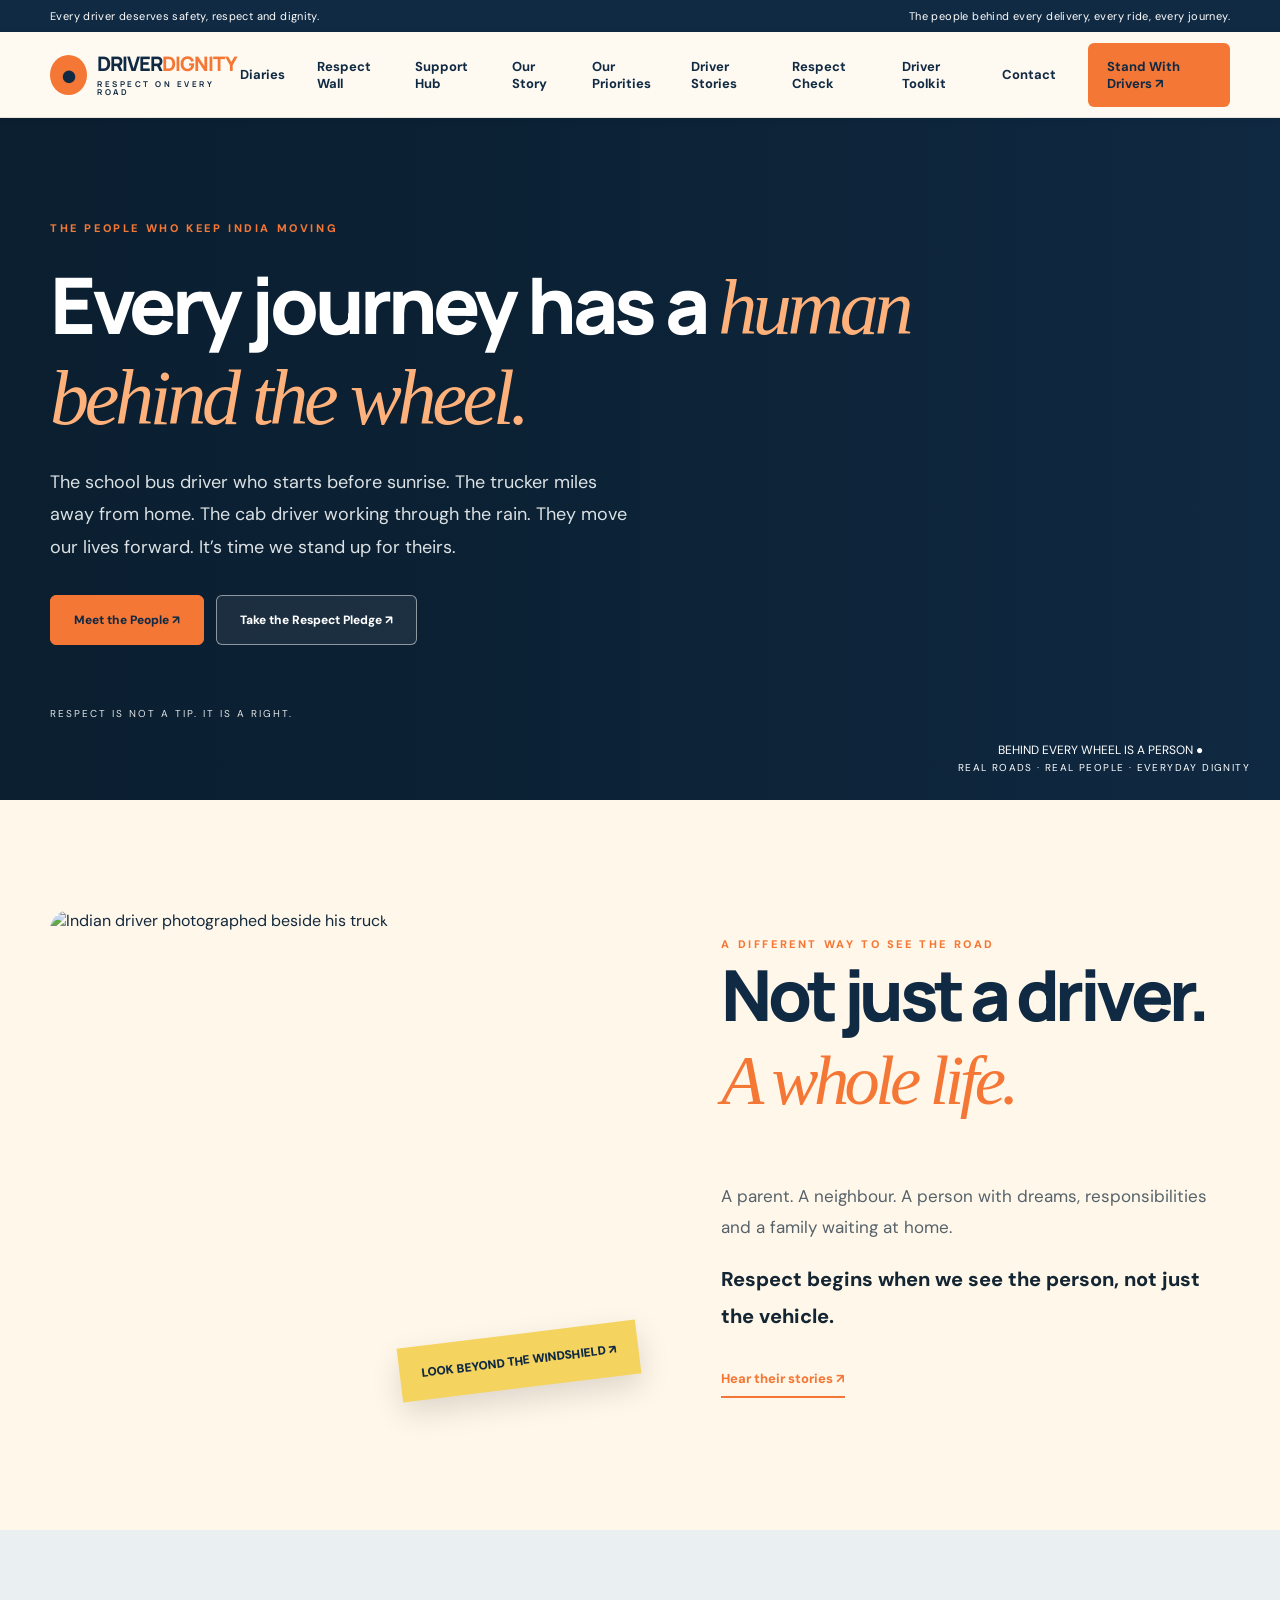
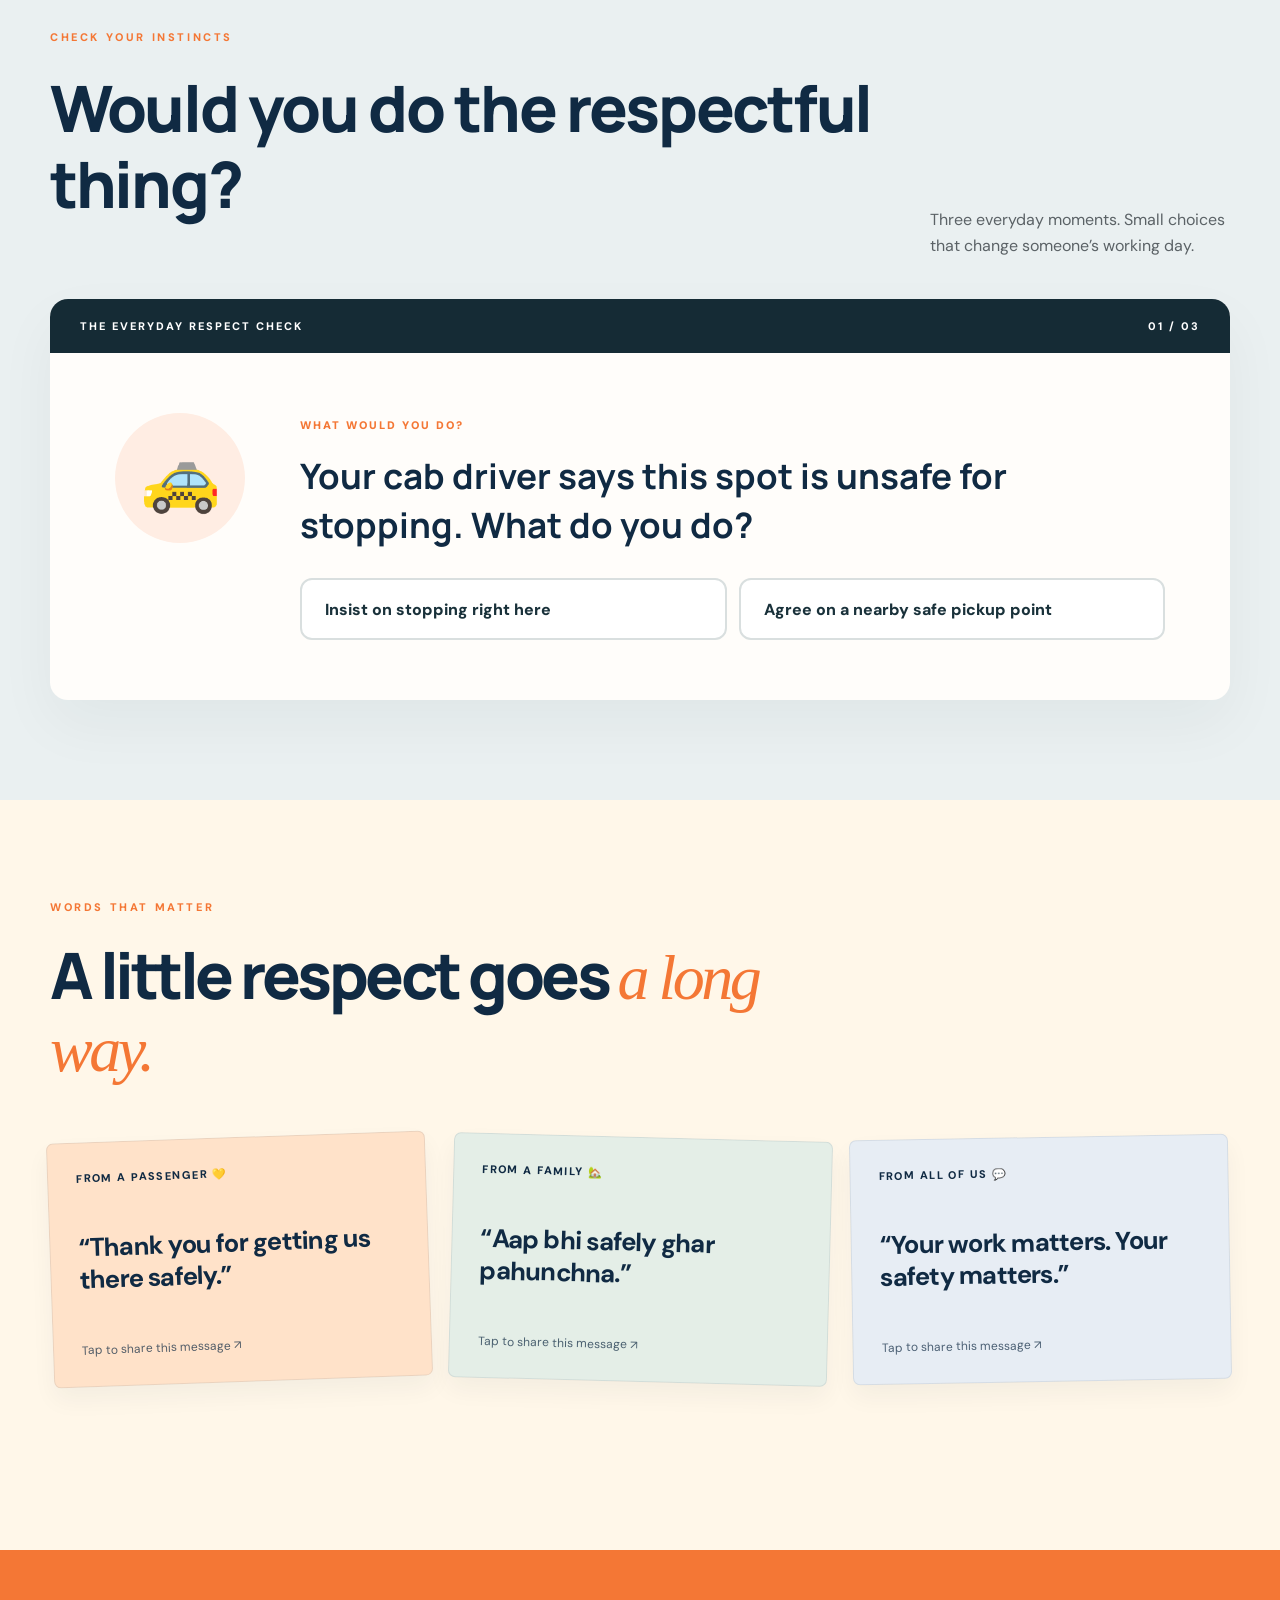
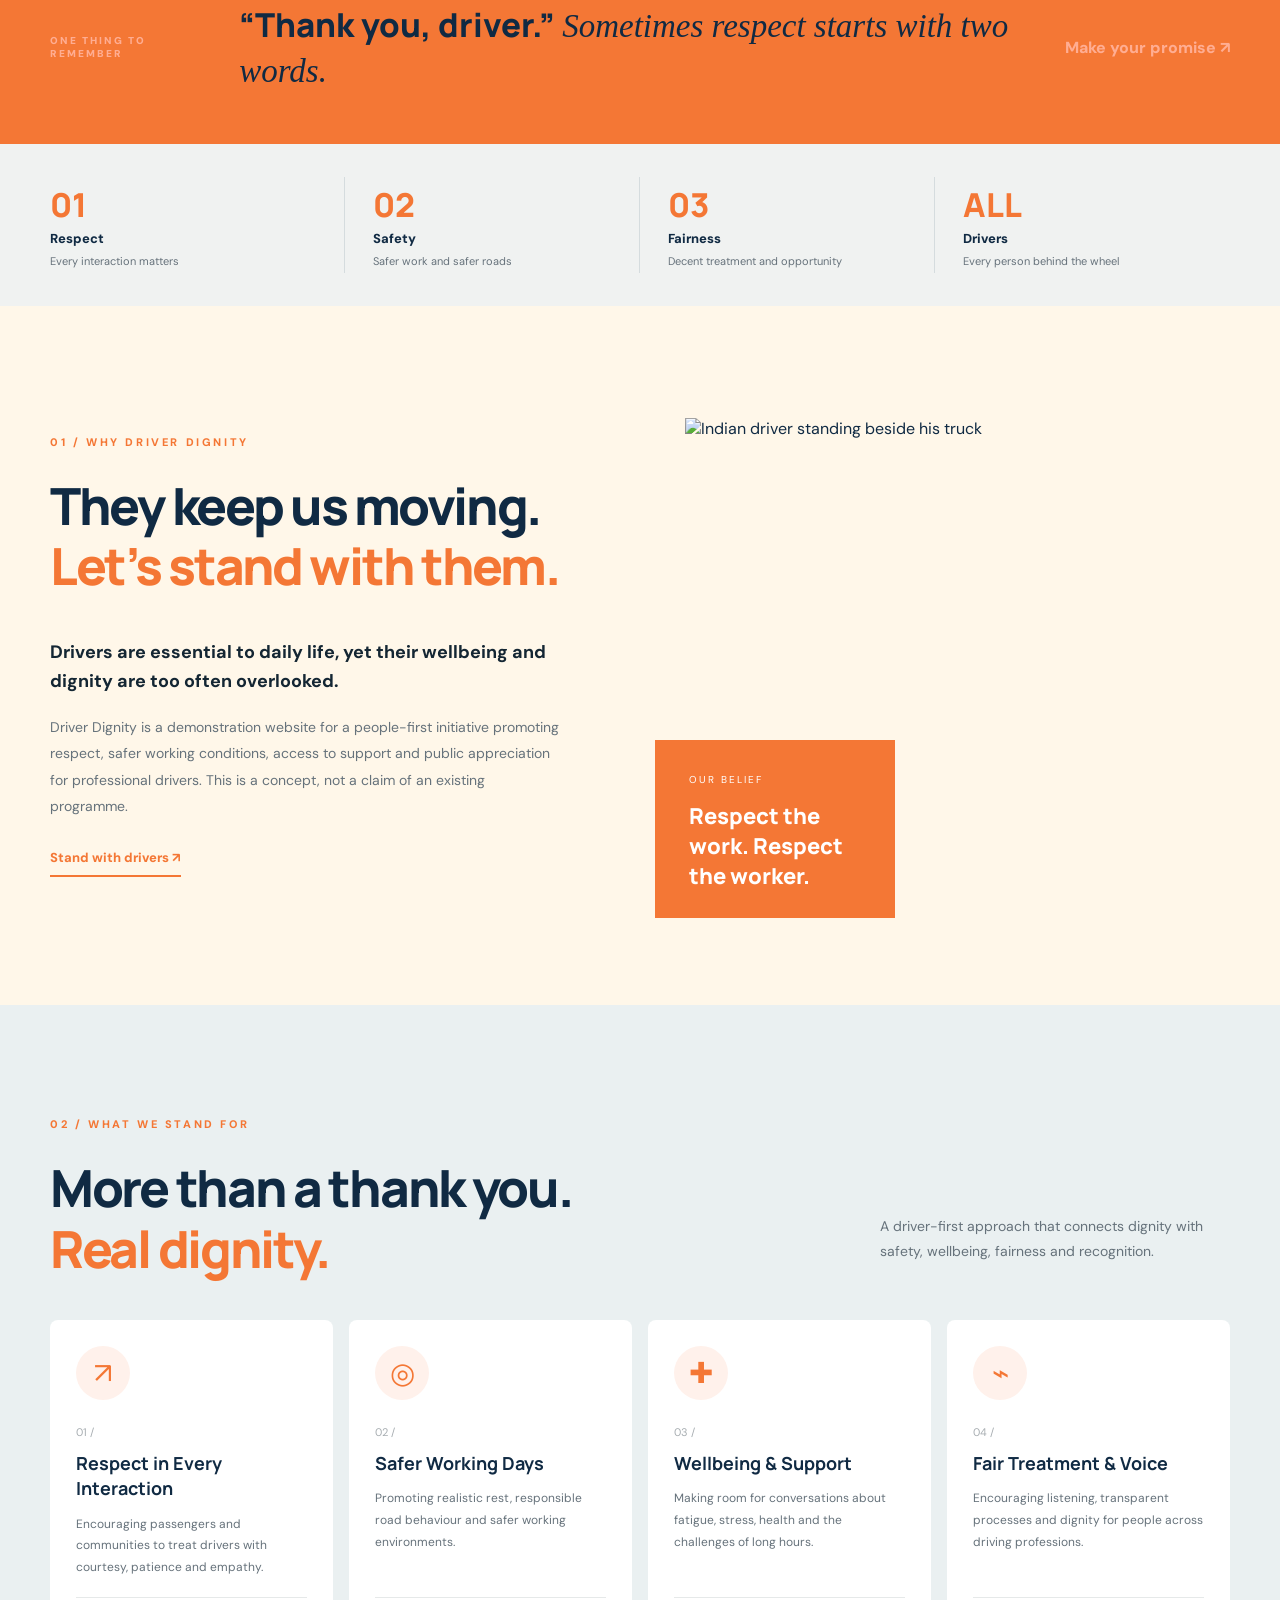
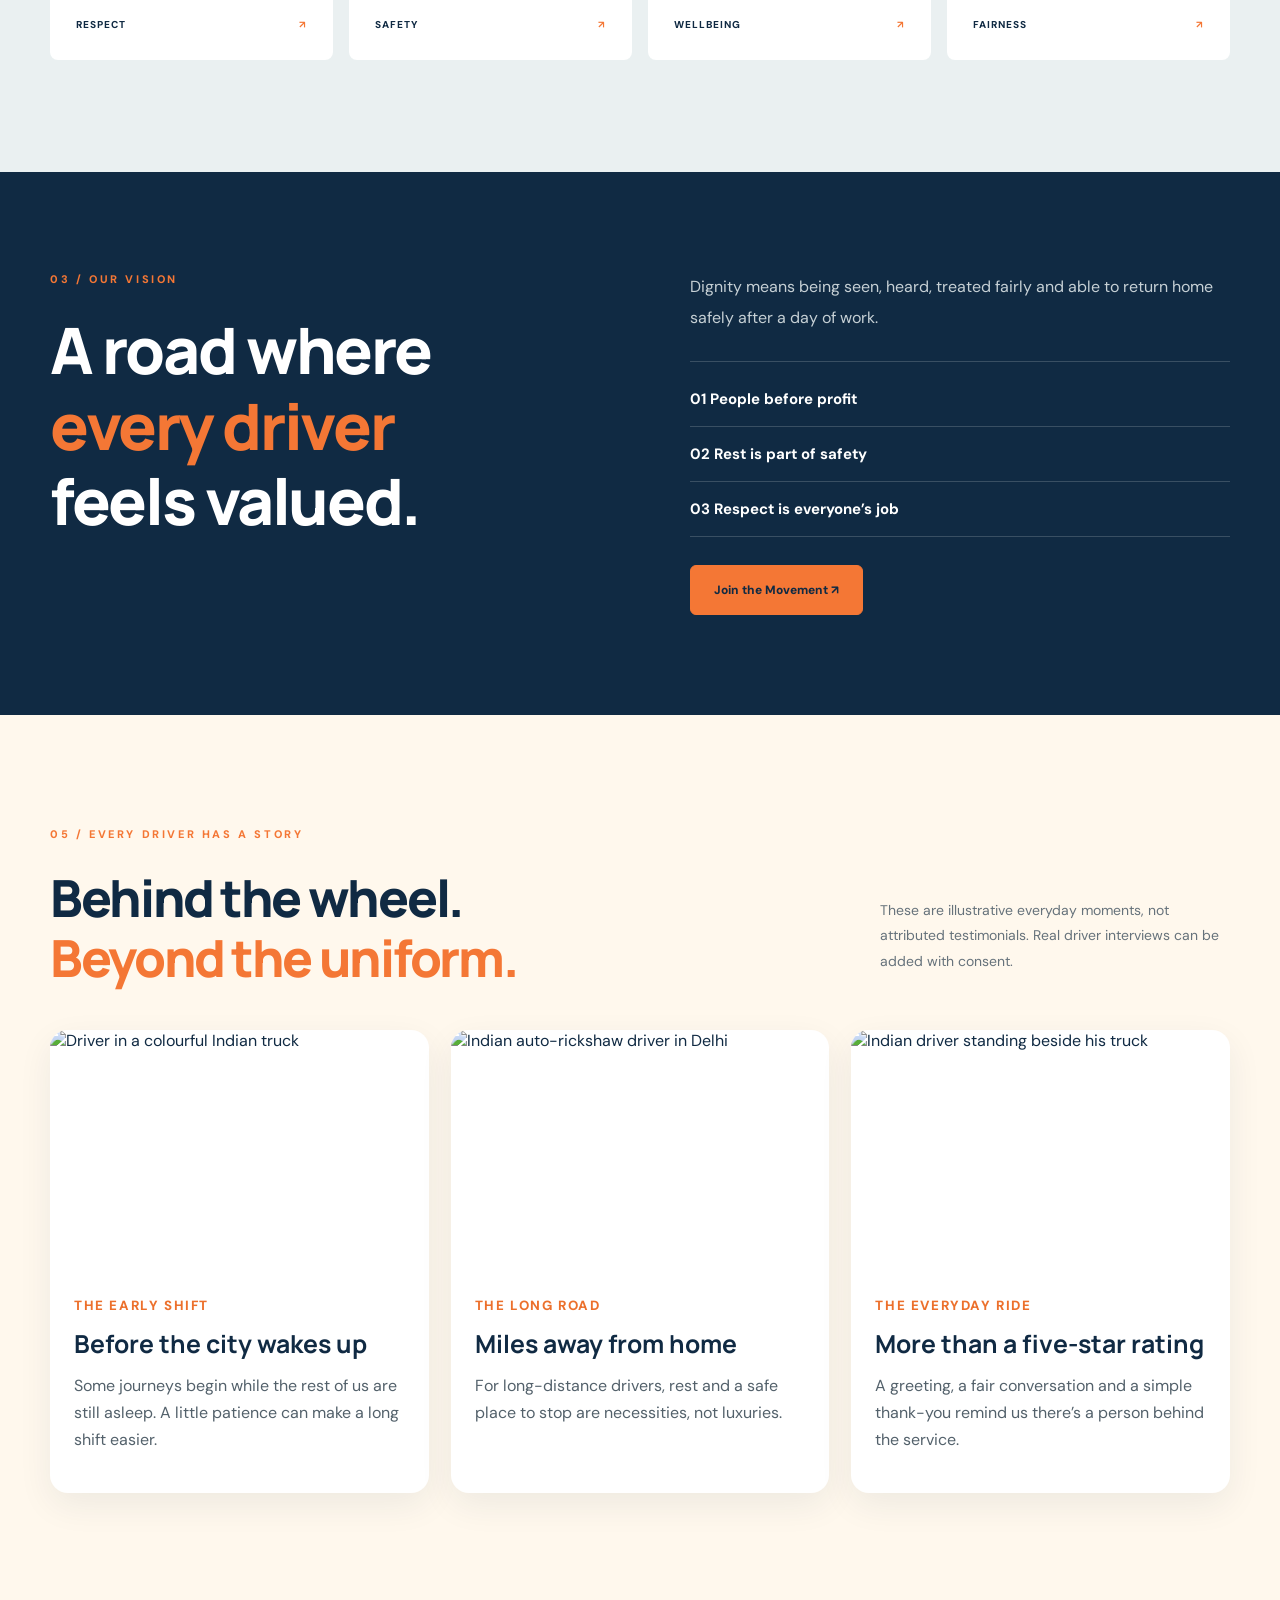
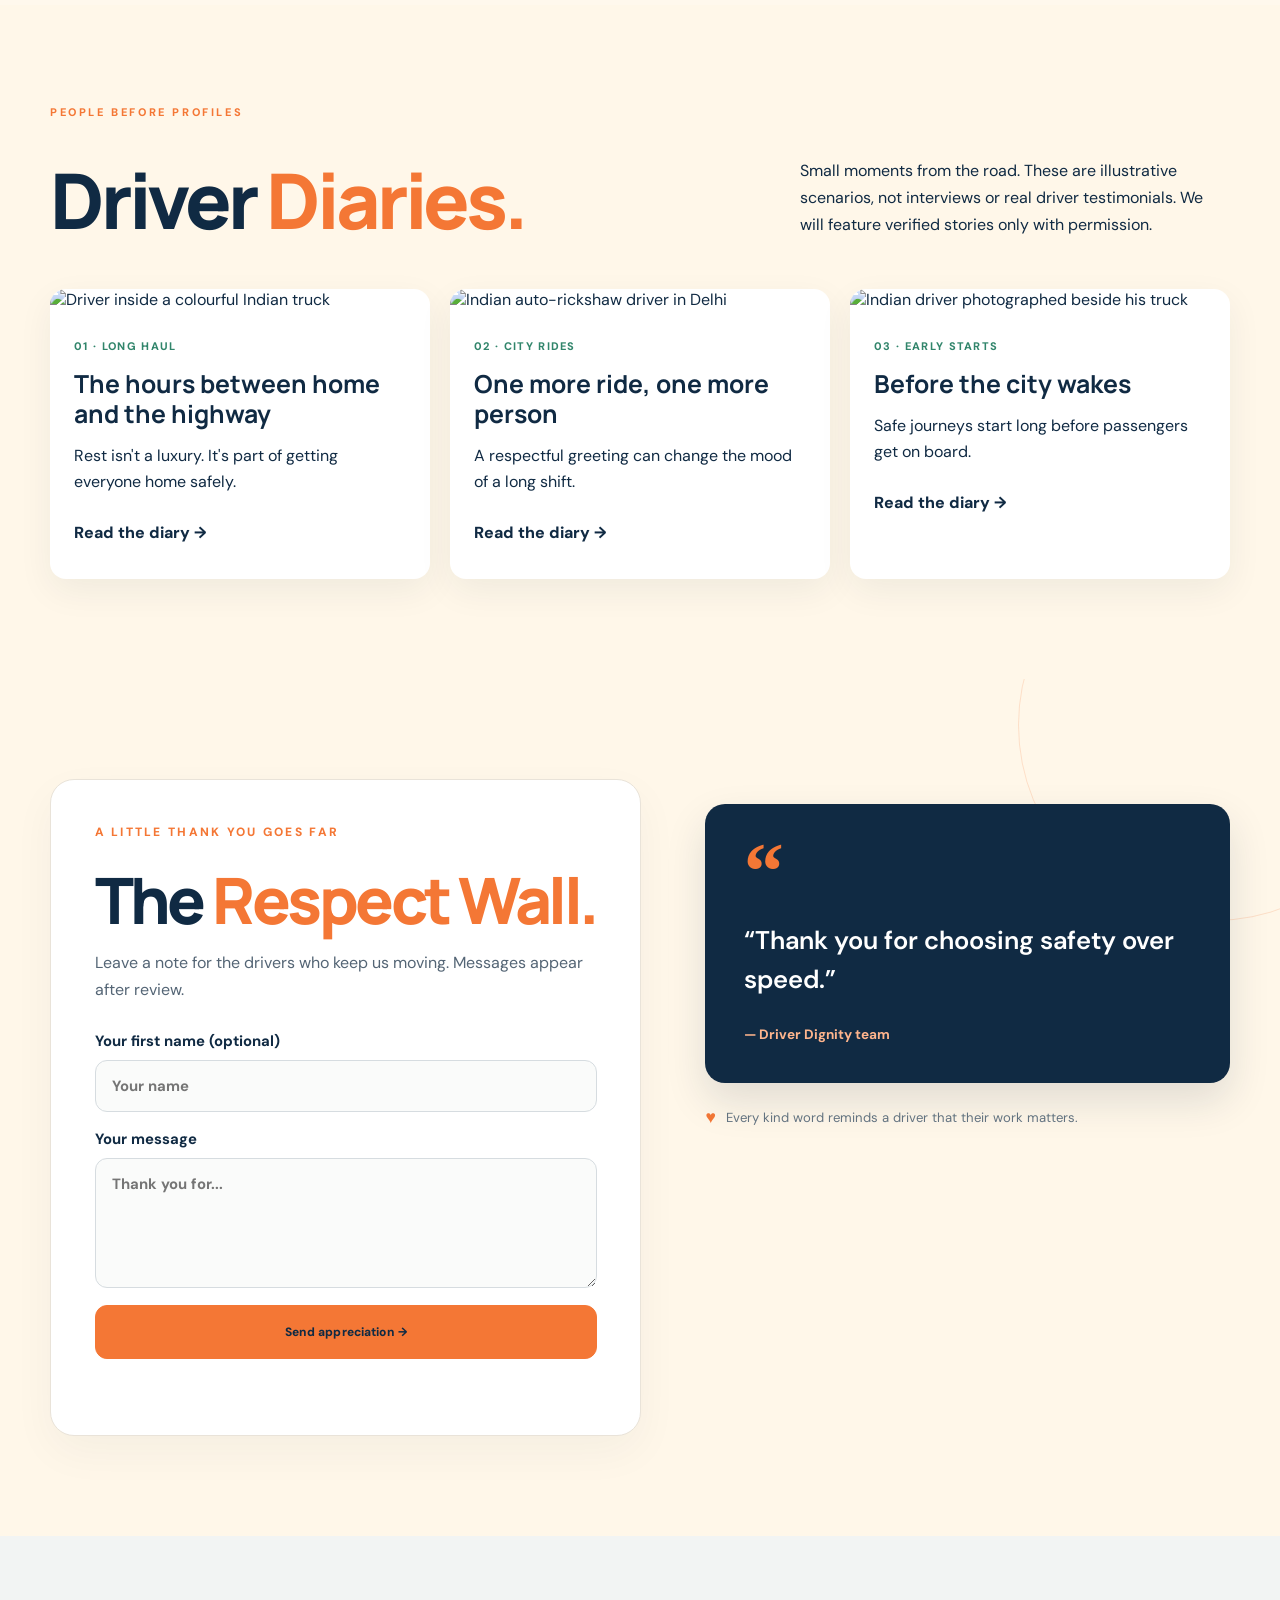
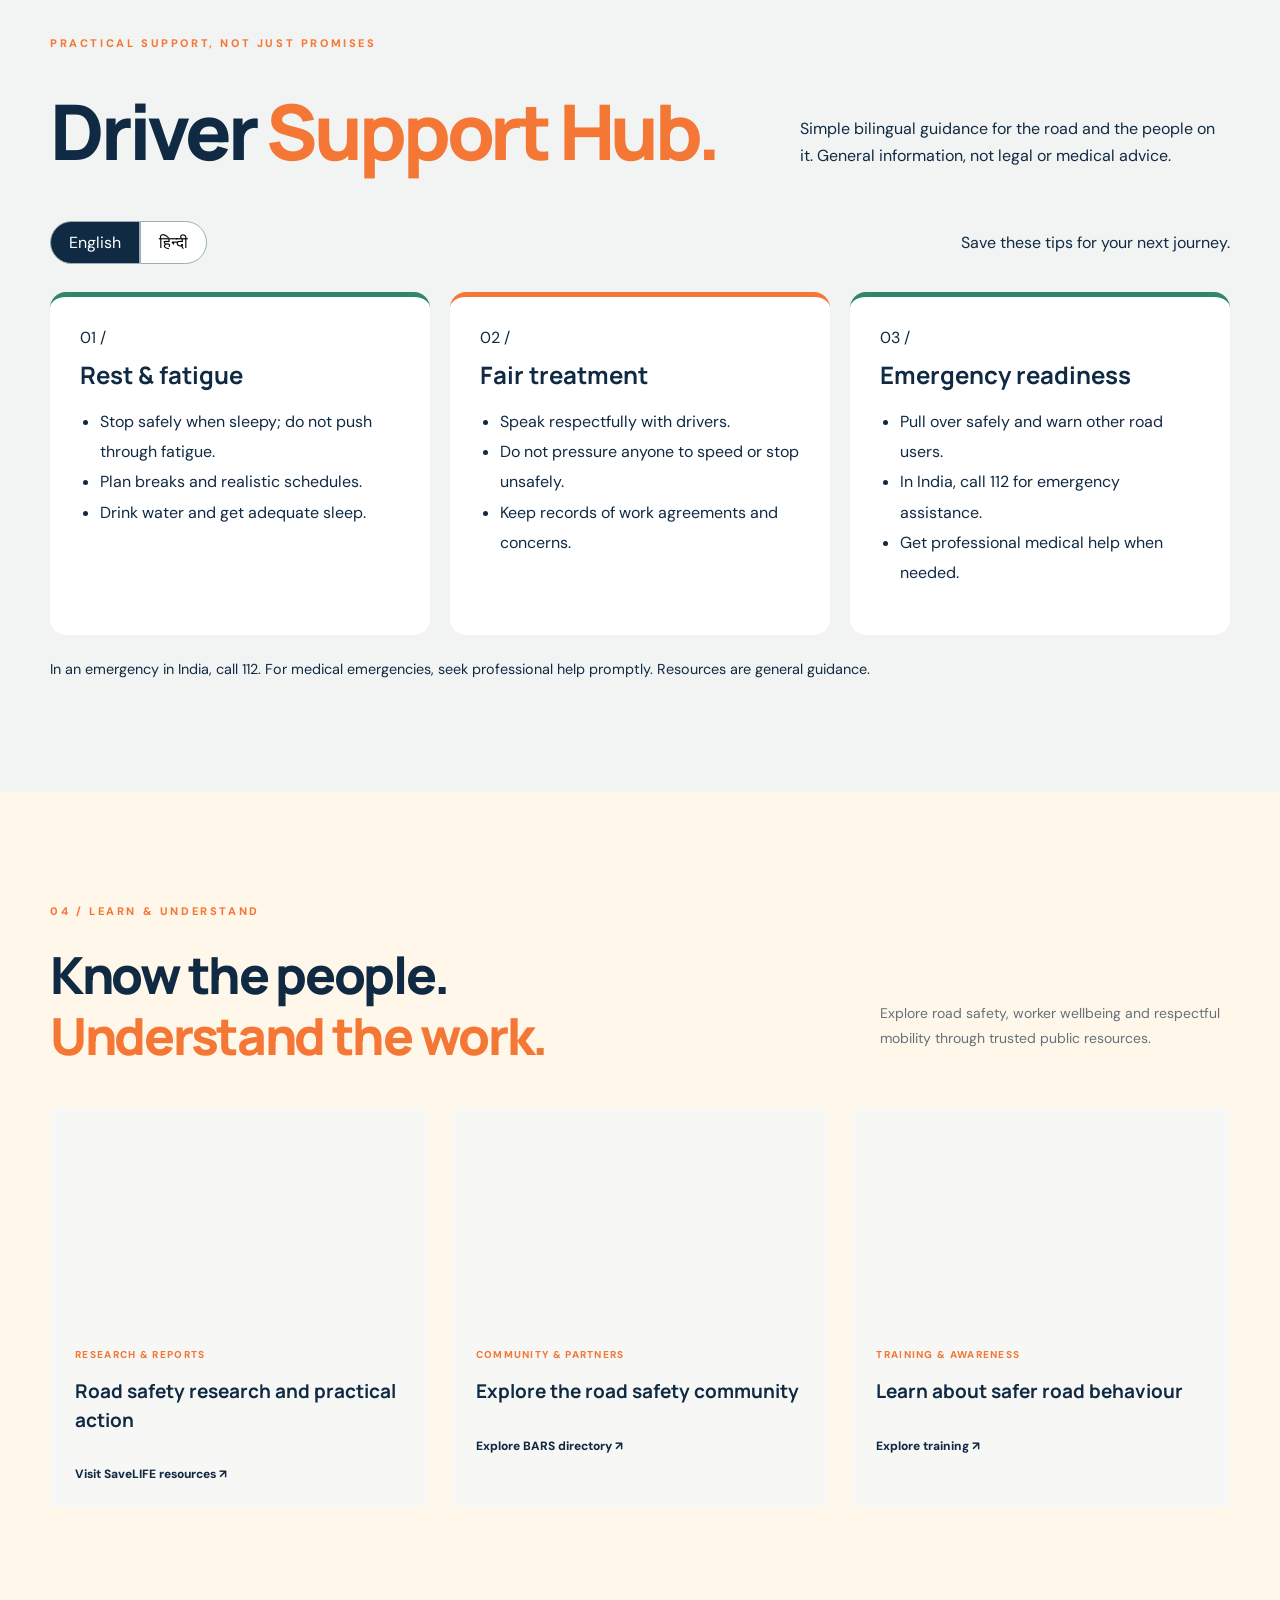
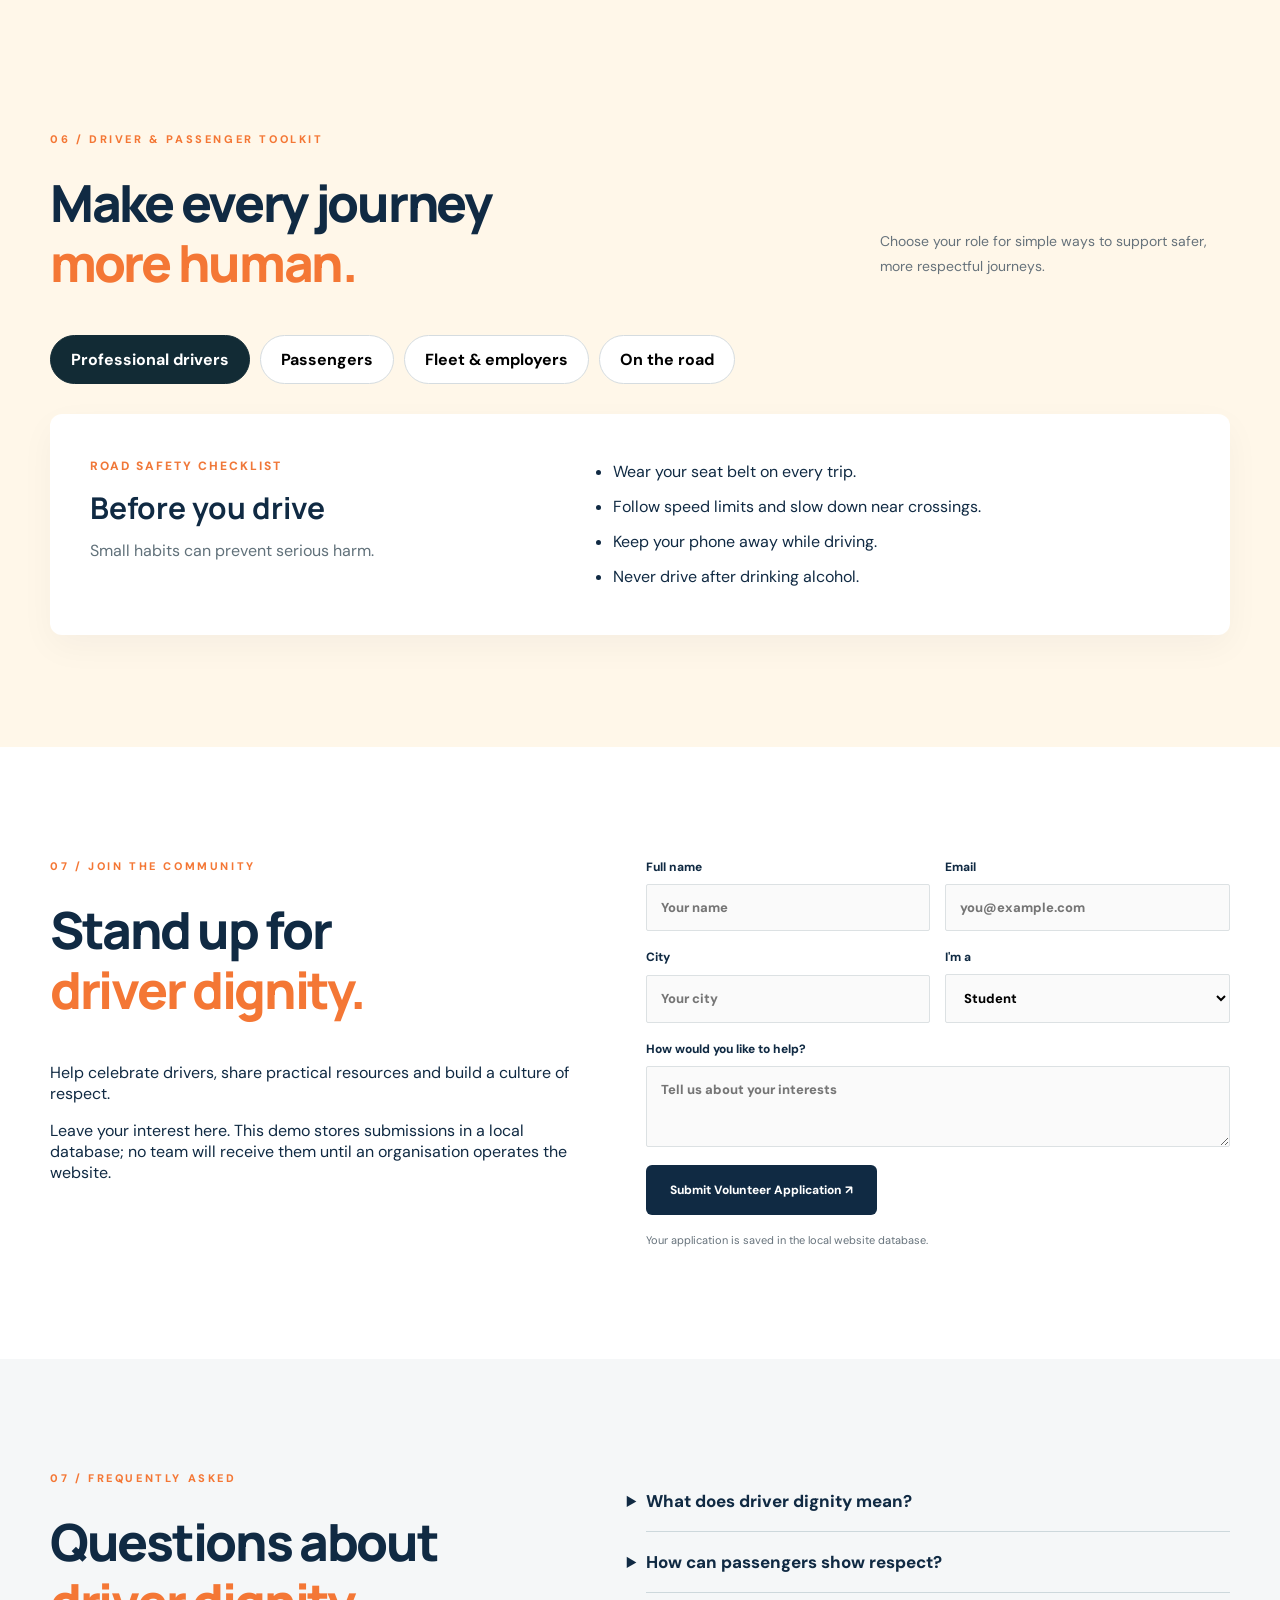
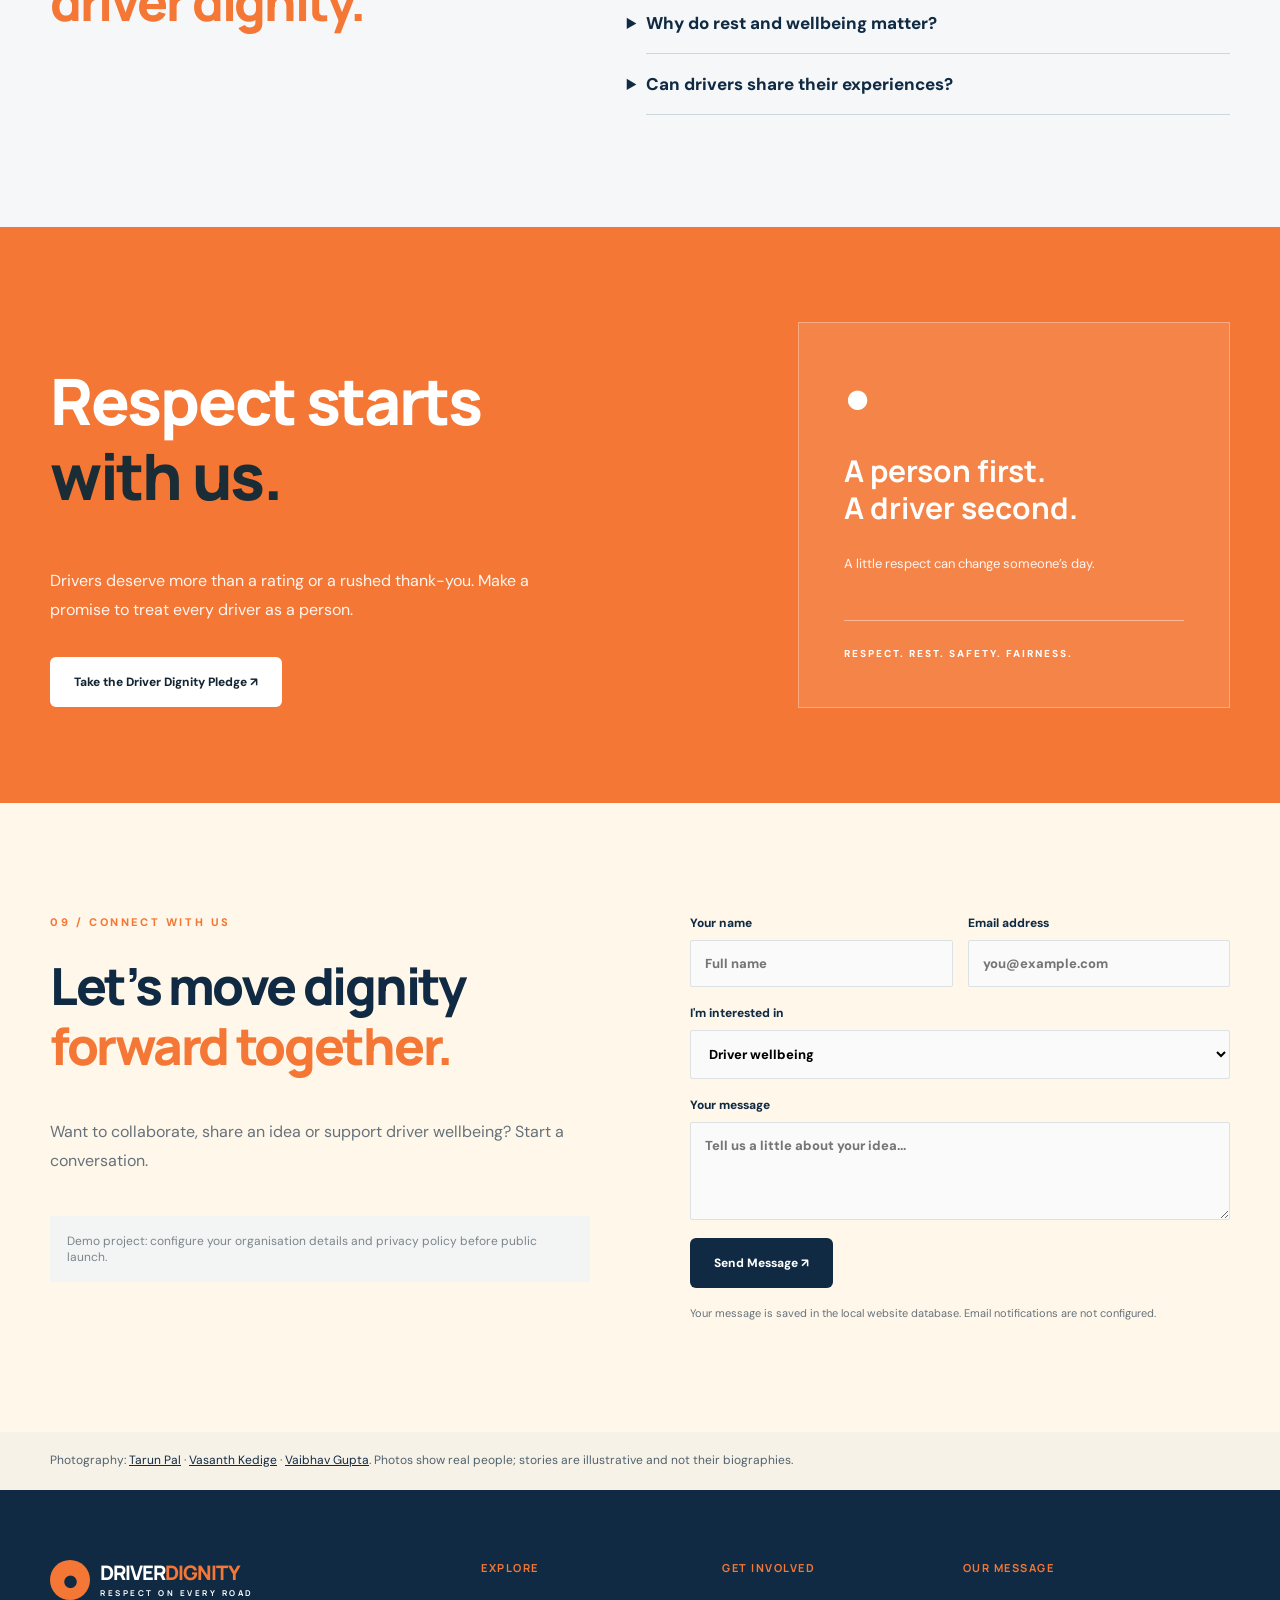
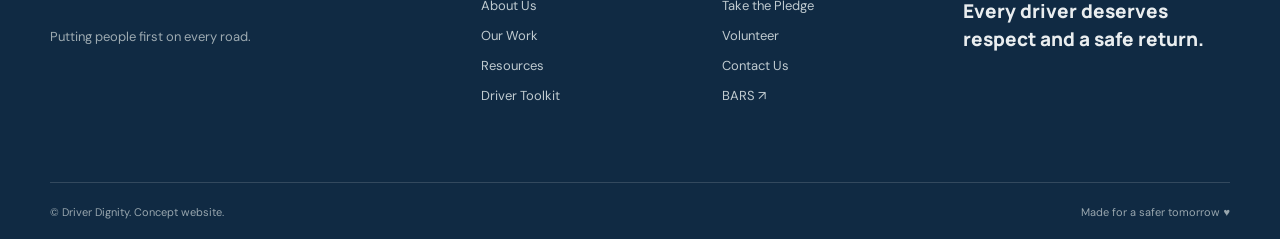
==== index.html @ 0f287507 "Add files via upload" ====
<!DOCTYPE html>
<html lang="en"><head><meta name="theme-color" content="#102A43"/><meta property="og:title" content="Driver Dignity | Every driver has a story"/><meta property="og:description" content="See the person behind every journey. Stories, resources and a community of respect."/><meta property="og:type" content="website"/><meta name="robots" content="index,follow"/><meta charset="utf-8"/><meta content="width=device-width,initial-scale=1" name="viewport"/><meta content="Driver Dignity — a human-first initiative celebrating professional drivers, fair treatment, safe roads and respect for the people who keep India moving." name="description"/><title>Driver Dignity | Respect the People Who Keep India Moving</title><link href="https://fonts.googleapis.com" rel="preconnect"/><link crossorigin="" href="https://fonts.gstatic.com" rel="preconnect"/><link href="https://fonts.googleapis.com/css2?family=DM+Sans:wght@400;500;600;700&amp;family=Manrope:wght@400;500;600;700;800&amp;display=swap" rel="stylesheet"/><link href="styles.css" rel="stylesheet"/><link href="enhancements.css" rel="stylesheet"/></head><body>
<div aria-hidden="true" class="scroll-meter" id="scrollMeter"></div><div class="topline"><span>Every driver deserves safety, respect and dignity.</span><span>The people behind every delivery, every ride, every journey.</span></div>
<header class="header"><a aria-label="Driver Dignity home" class="brand" href="#home"><span class="brandmark">●</span><span>DRIVER<span class="orange">DIGNITY</span><small>RESPECT ON EVERY ROAD</small></span></a><button aria-expanded="false" aria-label="Toggle menu" class="hamburger" id="menuBtn">☰</button><nav id="nav"><a href="#diaries">Diaries</a><a href="#respect-wall">Respect Wall</a><a href="#support-hub">Support Hub</a><a href="#about">Our Story</a><a href="#focus">Our Priorities</a><a href="#stories">Driver Stories</a><a href="#everyday">Respect Check</a><a href="#guides">Driver Toolkit</a><a href="#contact">Contact</a><a class="navcta" href="#join">Stand With Drivers ↗</a></nav></header>
<main><section class="hero" id="home"><div class="heroimage"></div><div class="hero-caption">REAL ROADS · REAL PEOPLE · EVERYDAY DIGNITY</div><div class="herooverlay"></div><div class="container hero-inner"><div class="eyebrow light">THE PEOPLE WHO KEEP INDIA MOVING</div><h1>Every journey has a <em>human behind the wheel.</em></h1><p>The school bus driver who starts before sunrise. The trucker miles away from home. The cab driver working through the rain. They move our lives forward. It’s time we stand up for theirs.</p><div class="heroactions"><a class="btn primary" href="#stories">Meet the People ↗</a><a class="btn ghost" href="#join">Take the Respect Pledge ↗</a></div><div class="herofoot">RESPECT IS NOT A TIP. IT IS A RIGHT.</div></div><div class="heroindex">BEHIND EVERY WHEEL IS A PERSON ●</div></section>
<section aria-label="The people behind every journey" class="human-story"><div class="container story-layout"><div class="story-photo"><img alt="Indian driver photographed beside his truck" loading="lazy" src="https://images.unsplash.com/photo-1722536626346-b2ece98dab92?auto=format&amp;fit=crop&amp;w=1200&amp;q=85"/><span class="photo-sticker">LOOK BEYOND THE WINDSHIELD ↗</span></div><div class="story-copy"><span class="eyebrow">A DIFFERENT WAY TO SEE THE ROAD</span><h2>Not just a driver.<br/><i>A whole life.</i></h2><p>A parent. A neighbour. A person with dreams, responsibilities and a family waiting at home.</p><p class="story-emphasis">Respect begins when we see the person, not just the vehicle.</p><a class="textlink" href="#stories">Hear their stories ↗</a></div></div></section>
<section class="everyday" id="everyday"><div class="container"><div class="eyebrow">CHECK YOUR INSTINCTS</div><div class="everyday-head"><h2>Would you do the respectful thing?</h2><p>Three everyday moments. Small choices that change someone’s working day.</p></div><div class="scenario" id="scenario"><div class="scenario-top"><span>THE EVERYDAY RESPECT CHECK</span><span id="scenarioCount">01 / 03</span></div><div class="scenario-body"><div aria-hidden="true" class="scenario-icon">💬</div><div><span class="scenario-label">WHAT WOULD YOU DO?</span><h3 id="scenarioQuestion">Your cab driver asks for a safe place to stop. What do you do?</h3><div class="scenario-options" id="scenarioOptions"></div><p aria-live="polite" class="scenario-feedback" id="scenarioFeedback" role="status"></p><button class="scenario-next" hidden="" id="scenarioNext" type="button">Next situation ↗</button></div></div></div></div></section>
<section aria-label="Little reminders from home" class="home-notes"><div class="container"><div class="eyebrow">WORDS THAT MATTER</div><h2>A little respect goes <em>a long way.</em></h2><div class="note-wall"><button class="note-card" data-note="Thank you for getting us there safely." type="button"><span>FROM A PASSENGER 💛</span><strong>“Thank you for getting us there safely.”</strong><small>Tap to share this message ↗</small></button><button class="note-card" data-note="Aap bhi safely ghar pahunchna." type="button"><span>FROM A FAMILY 🏡</span><strong>“Aap bhi safely ghar pahunchna.”</strong><small>Tap to share this message ↗</small></button><button class="note-card" data-note="Your work matters. Your safety matters." type="button"><span>FROM ALL OF US 💬</span><strong>“Your work matters. Your safety matters.”</strong><small>Tap to share this message ↗</small></button></div><p aria-live="polite" class="note-status" id="noteStatus" role="status"></p></div></section><section class="message-strip"><div class="container"><span>ONE THING TO REMEMBER</span><p>“Thank you, driver.” <em>Sometimes respect starts with two words.</em></p><a href="#join">Make your promise ↗</a></div></section>
<section aria-label="What drivers deserve" class="stats"><div class="container statsgrid"><div><strong>01</strong><span>Respect</span><p>Every interaction matters</p></div><div><strong>02</strong><span>Safety</span><p>Safer work and safer roads</p></div><div><strong>03</strong><span>Fairness</span><p>Decent treatment and opportunity</p></div><div><strong>ALL</strong><span>Drivers</span><p>Every person behind the wheel</p></div></div></section>
<section class="section about" id="about"><div class="container aboutgrid"><div><div class="eyebrow">01 / WHY DRIVER DIGNITY</div><h2>They keep us moving.<br/><span>Let’s stand with them.</span></h2><p class="lead">Drivers are essential to daily life, yet their wellbeing and dignity are too often overlooked.</p><p>Driver Dignity is a demonstration website for a people-first initiative promoting respect, safer working conditions, access to support and public appreciation for professional drivers. This is a concept, not a claim of an existing programme.</p><a class="textlink" href="#join">Stand with drivers ↗</a></div><div class="aboutvisual"><img alt="Indian driver standing beside his truck" loading="lazy" src="https://images.unsplash.com/photo-1722536626346-b2ece98dab92?auto=format&amp;fit=crop&amp;w=1100&amp;q=85"/><div class="visualnote"><span>OUR BELIEF</span><strong>Respect the work. Respect the worker.</strong></div></div></div></section>
<section class="section focus" id="focus"><div class="container"><div class="sectionhead"><div><div class="eyebrow">02 / WHAT WE STAND FOR</div><h2>More than a thank you.<br/><span>Real dignity.</span></h2></div><p>A driver-first approach that connects dignity with safety, wellbeing, fairness and recognition.</p></div><div class="cards"><article class="focuscard"><div class="cardicon">↗</div><div class="cardnumber">01 /</div><h3>Respect in Every Interaction</h3><p>Encouraging passengers and communities to treat drivers with courtesy, patience and empathy.</p><span class="cardbottom">RESPECT <b>↗</b></span></article><article class="focuscard"><div class="cardicon">◎</div><div class="cardnumber">02 /</div><h3>Safer Working Days</h3><p>Promoting realistic rest, responsible road behaviour and safer working environments.</p><span class="cardbottom">SAFETY <b>↗</b></span></article><article class="focuscard"><div class="cardicon">✚</div><div class="cardnumber">03 /</div><h3>Wellbeing &amp; Support</h3><p>Making room for conversations about fatigue, stress, health and the challenges of long hours.</p><span class="cardbottom">WELLBEING <b>↗</b></span></article><article class="focuscard"><div class="cardicon">⌁</div><div class="cardnumber">04 /</div><h3>Fair Treatment &amp; Voice</h3><p>Encouraging listening, transparent processes and dignity for people across driving professions.</p><span class="cardbottom">FAIRNESS <b>↗</b></span></article></div></div></section>
<section class="mission" id="impact"><div class="container missiongrid"><div><div class="eyebrow light">03 / OUR VISION</div><h2>A road where<br/><em>every driver</em><br/>feels valued.</h2></div><div class="missionright"><p>Dignity means being seen, heard, treated fairly and able to return home safely after a day of work.</p><div class="missionrule"></div><div class="missionitem">01  People before profit</div><div class="missionitem">02  Rest is part of safety</div><div class="missionitem">03  Respect is everyone’s job</div><a class="btn primary" href="#join">Join the Movement ↗</a></div></div></section><section class="driver-stories section" id="stories"><div class="container"><div class="eyebrow">05 / EVERY DRIVER HAS A STORY</div><div class="sectionhead"><div><h2>Behind the wheel.<br/><span>Beyond the uniform.</span></h2></div><p>These are illustrative everyday moments, not attributed testimonials. Real driver interviews can be added with consent.</p></div><div class="driver-story-grid"><article class="driver-story"><img alt="Driver in a colourful Indian truck" loading="lazy" src="https://images.unsplash.com/photo-1775670078033-f4685e4a3659?auto=format&amp;fit=crop&amp;w=900&amp;q=85"/><div><small>THE EARLY SHIFT</small><h3>Before the city wakes up</h3><p>Some journeys begin while the rest of us are still asleep. A little patience can make a long shift easier.</p></div></article><article class="driver-story"><img alt="Indian auto-rickshaw driver in Delhi" loading="lazy" src="https://images.unsplash.com/photo-1769802519327-a6df6212bee1?auto=format&amp;fit=crop&amp;w=900&amp;q=85"/><div><small>THE LONG ROAD</small><h3>Miles away from home</h3><p>For long-distance drivers, rest and a safe place to stop are necessities, not luxuries.</p></div></article><article class="driver-story"><img alt="Indian driver standing beside his truck" loading="lazy" src="https://images.unsplash.com/photo-1722536626346-b2ece98dab92?auto=format&amp;fit=crop&amp;w=900&amp;q=85"/><div><small>THE EVERYDAY RIDE</small><h3>More than a five-star rating</h3><p>A greeting, a fair conversation and a simple thank-you remind us there’s a person behind the service.</p></div></article></div></div></section>

<section class="dd-section diaries" id="diaries"><div class="container"><div class="eyebrow">PEOPLE BEFORE PROFILES</div><div class="dd-heading"><h2>Driver <em>Diaries.</em></h2><p>Small moments from the road. These are illustrative scenarios, not interviews or real driver testimonials. We will feature verified stories only with permission.</p></div><div class="diary-grid">
<article class="diary-card"><img loading="lazy" alt="Driver inside a colourful Indian truck" src="https://images.unsplash.com/photo-1775670078033-f4685e4a3659?auto=format&fit=crop&w=1000&q=80"/><div><span>01 · LONG HAUL</span><h3>The hours between home and the highway</h3><p>Rest isn't a luxury. It's part of getting everyone home safely.</p><button class="diary-open" data-diary="0">Read the diary →</button></div></article>
<article class="diary-card"><img loading="lazy" alt="Indian auto-rickshaw driver in Delhi" src="https://images.unsplash.com/photo-1722536626346-b2ece98dab92?auto=format&fit=crop&w=1000&q=80"/><div><span>02 · CITY RIDES</span><h3>One more ride, one more person</h3><p>A respectful greeting can change the mood of a long shift.</p><button class="diary-open" data-diary="1">Read the diary →</button></div></article>
<article class="diary-card"><img loading="lazy" alt="Indian driver photographed beside his truck" src="https://images.unsplash.com/photo-1769802519327-a6df6212bee1?auto=format&fit=crop&w=1000&q=80"/><div><span>03 · EARLY STARTS</span><h3>Before the city wakes</h3><p>Safe journeys start long before passengers get on board.</p><button class="diary-open" data-diary="2">Read the diary →</button></div></article></div></div></section>
<section class="dd-section wall" id="respect-wall"><div class="container wall-layout"><div><div class="eyebrow">A LITTLE THANK YOU GOES FAR</div><h2>The <em>Respect Wall.</em></h2><p>Leave a note for the drivers who keep us moving. Messages appear after review.</p><form id="respectForm" class="respect-form"><label>Your first name (optional)<input name="name" maxlength="60" placeholder="Your name"/></label><label>Your message<textarea name="message" maxlength="500" minlength="5" required placeholder="Thank you for..." rows="4"></textarea></label><button class="btn primary" type="submit">Send appreciation →</button><p id="respectStatus" role="status" aria-live="polite"></p></form></div><div><div class="wall-messages" id="wallMessages" aria-live="polite"><blockquote>“Thank you for choosing safety over speed.”<small>— Driver Dignity team</small></blockquote></div><button class="load-more" id="moreMessages" type="button">Show more messages ↓</button><p class="wall-note">Every kind word reminds a driver that their work matters.</p></div></div></section>
<section class="dd-section support" id="support-hub"><div class="container"><div class="eyebrow">PRACTICAL SUPPORT, NOT JUST PROMISES</div><div class="dd-heading"><h2>Driver <em>Support Hub.</em></h2><p>Simple bilingual guidance for the road and the people on it. General information, not legal or medical advice.</p></div><div class="hub-toolbar"><div role="group" aria-label="Language"><button type="button" class="lang-btn active" data-lang="en" aria-pressed="true">English</button><button type="button" class="lang-btn" data-lang="hi" aria-pressed="false">हिन्दी</button></div><span>Save these tips for your next journey.</span></div><div class="hub-grid" id="hubGrid"></div><p class="hub-note">In an emergency in India, call 112. For medical emergencies, seek professional help promptly. Resources are general guidance.</p></div></section>
<dialog id="diaryDialog" class="dd-dialog"><button class="close" type="button" aria-label="Close diary" id="closeDiary">×</button><div class="eyebrow">A MOMENT FROM THE ROAD</div><h2 id="diaryTitle"></h2><p id="diaryText"></p><small>Illustrative composite scenario — not a real driver's testimony.</small></dialog>
<section class="section resources" id="resources"><div class="container"><div class="sectionhead"><div><div class="eyebrow">04 / LEARN &amp; UNDERSTAND</div><h2>Know the people.<br/><span>Understand the work.</span></h2></div><p>Explore road safety, worker wellbeing and respectful mobility through trusted public resources.</p></div><div class="resourcegrid"><a class="resource" href="https://savelifefoundation.org/resources/" rel="noopener noreferrer" target="_blank"><div class="resourcephoto one"></div><div class="resourcebody"><small>RESEARCH &amp; REPORTS</small><h3>Road safety research and practical action</h3><span>Visit SaveLIFE resources ↗</span></div></a><a class="resource" href="https://bars.org.in/directory" rel="noopener noreferrer" target="_blank"><div class="resourcephoto two"></div><div class="resourcebody"><small>COMMUNITY &amp; PARTNERS</small><h3>Explore the road safety community</h3><span>Explore BARS directory ↗</span></div></a><a class="resource" href="https://savelifefoundation.org/work-with-us/grounded-action-capacity-building/" rel="noopener noreferrer" target="_blank"><div class="resourcephoto three"></div><div class="resourcebody"><small>TRAINING &amp; AWARENESS</small><h3>Learn about safer road behaviour</h3><span>Explore training ↗</span></div></a></div></div></section>
<section class="section guides" id="guides"><div class="container"><div class="sectionhead"><div><div class="eyebrow">06 / DRIVER &amp; PASSENGER TOOLKIT</div><h2>Make every journey<br/><span>more human.</span></h2></div><p>Choose your role for simple ways to support safer, more respectful journeys.</p></div><div aria-label="Choose road safety category" class="guide-tabs" role="group"><button aria-pressed="true" class="guide-tab active" data-guide="drivers">Professional drivers</button><button aria-pressed="false" class="guide-tab" data-guide="riders">Passengers</button><button aria-pressed="false" class="guide-tab" data-guide="pedestrians">Fleet &amp; employers</button><button aria-pressed="false" class="guide-tab" data-guide="emergency">On the road</button></div><div aria-live="polite" class="guide-panel" id="guidePanel"><div><span class="guide-kicker">ROAD SAFETY CHECKLIST</span><h3>Before you drive</h3><p>Small habits can prevent serious harm.</p></div><ul><li>Wear your seat belt on every trip.</li><li>Follow speed limits and slow down near crossings.</li><li>Keep your phone away while driving.</li><li>Never drive after drinking alcohol.</li></ul></div></div></section>
<section class="section volunteer" id="volunteer"><div class="container volunteer-grid"><div><div class="eyebrow">07 / JOIN THE COMMUNITY</div><h2>Stand up for<br/><span>driver dignity.</span></h2><p class="lead">Help celebrate drivers, share practical resources and build a culture of respect.</p><p>Leave your interest here. This demo stores submissions in a local database; no team will receive them until an organisation operates the website.</p></div><form class="contactform" id="volunteerForm"><div class="formrow"><label>Full name<input autocomplete="name" name="name" placeholder="Your name" required=""/></label><label>Email<input autocomplete="email" name="email" placeholder="you@example.com" required="" type="email"/></label></div><div class="formrow"><label>City<input name="city" placeholder="Your city" required=""/></label><label>I'm a<select name="role"><option>Student</option><option>Working professional</option><option>Educator</option><option>Community volunteer</option></select></label></div><label>How would you like to help?<textarea name="message" placeholder="Tell us about your interests" required="" rows="3"></textarea></label><button class="btn dark" type="submit">Submit Volunteer Application ↗</button><small>Your application is saved in the local website database.</small></form></div></section>
<section class="section faq" id="faq"><div class="container faq-grid"><div><div class="eyebrow">07 / FREQUENTLY ASKED</div><h2>Questions about<br/><span>driver dignity.</span></h2></div><div class="faq-list"><details><summary>What does driver dignity mean?</summary><p>It means recognising drivers as people who deserve safety, fairness, courtesy and a voice in decisions that affect their work.</p></details><details><summary>How can passengers show respect?</summary><p>Be punctual and courteous, respect safe stopping decisions, avoid pressuring drivers to speed and thank them for their work.</p></details><details><summary>Why do rest and wellbeing matter?</summary><p>Fatigue and stress can affect health and road safety. Adequate breaks and reasonable expectations help everyone.</p></details><details><summary>Can drivers share their experiences?</summary><p>This demo does not publish personal stories. A future programme should seek informed consent and protect privacy before sharing experiences.</p></details></div></div></section>
<section class="join" id="join"><div class="container joingrid"><div><div class="eyebrow light">08 / TAKE ACTION</div><h2>Respect starts<br/><em>with us.</em></h2><p>Drivers deserve more than a rating or a rushed thank-you. Make a promise to treat every driver as a person.</p><button class="btn white" id="pledgeBtn">Take the Driver Dignity Pledge ↗</button></div><div class="joincard"><span class="joincardicon">●</span><h3>A person first.<br/>A driver second.</h3><p>A little respect can change someone’s day.</p><div class="joincardline"></div><span>RESPECT. REST. SAFETY. FAIRNESS.</span></div></div></section>
<section class="section contact" id="contact"><div class="container contactgrid"><div><div class="eyebrow">09 / CONNECT WITH US</div><h2>Let’s move dignity<br/><span>forward together.</span></h2><p>Want to collaborate, share an idea or support driver wellbeing? Start a conversation.</p><div class="contactnote">Demo project: configure your organisation details and privacy policy before public launch.</div></div><form class="contactform" id="contactForm"><div class="formrow"><label>Your name<input name="name" placeholder="Full name" required=""/></label><label>Email address<input name="email" placeholder="you@example.com" required="" type="email"/></label></div><label>I'm interested in<select name="interest"><option>Driver wellbeing</option><option>Community partnership</option><option>Share an idea</option><option>General enquiry</option></select></label><label>Your message<textarea name="message" placeholder="Tell us a little about your idea..." required="" rows="4"></textarea></label><button class="btn dark" type="submit">Send Message ↗</button><small>Your message is saved in the local website database. Email notifications are not configured.</small></form></div></section><aside class="photo-credits" aria-label="Photo credits"><div class="container">Photography: <a href="https://unsplash.com/photos/a-man-standing-in-front-of-a-truck-on-a-street-AznoilxzuWA" target="_blank" rel="noopener noreferrer">Tarun Pal</a> · <a href="https://unsplash.com/photos/man-sitting-in-a-brightly-decorated-truck-d_BrKaak5GY" target="_blank" rel="noopener noreferrer">Vasanth Kedige</a> · <a href="https://unsplash.com/photos/man-with-blond-hair-sitting-on-a-rickshaw-sLY1qsUuKtA" target="_blank" rel="noopener noreferrer">Vaibhav Gupta</a>. Photos show real people; stories are illustrative and not their biographies.</div></aside></main>
<footer><div class="container"><div class="footerupper"><div><a class="brand footbrand" href="#home"><span class="brandmark">●</span><span>DRIVER<span class="orange">DIGNITY</span><small>RESPECT ON EVERY ROAD</small></span></a><p>Putting people first on every road.</p></div><div><h4>EXPLORE</h4><a href="#about">About Us</a><a href="#focus">Our Work</a><a href="#resources">Resources</a><a href="#guides">Driver Toolkit</a></div><div><h4>GET INVOLVED</h4><a href="#join">Take the Pledge</a><a href="#volunteer">Volunteer</a><a href="#contact">Contact Us</a><a href="https://bars.org.in/" rel="noopener noreferrer" target="_blank">BARS ↗</a></div><div><h4>OUR MESSAGE</h4><strong>Every driver deserves<br/>respect and a safe return.</strong></div></div><div class="footerbottom"><span>© Driver Dignity. Concept website.</span><span>Made for a safer tomorrow ♥</span></div></div></footer>
<dialog id="pledgeDialog"><button aria-label="Close" class="close" id="closePledge">×</button><div class="eyebrow">YOUR COMMITMENT MATTERS</div><h2>My Driver Dignity Pledge</h2><p>I pledge to treat drivers with patience and respect, never pressure anyone to drive unsafely, recognise the need for rest and fair treatment, and remember the human behind every wheel.</p><label class="check"><input id="pledgeCheck" type="checkbox"/> I promise to treat every driver with dignity.</label><button class="btn primary" disabled="" id="confirmPledge">I Take the Pledge ↗</button><p id="pledgeResult" role="status"></p></dialog>
<script src="script.js" defer></script><script src="enhancements.js" defer></script><script src="creative.js" defer></script></body></html>
---- styles.css ----
:root{--navy:#101e29;--ink:#142633;--orange:#ff683b;--cream:#f7f6f2;--muted:#66727b}*{box-sizing:border-box}html{scroll-behavior:smooth}body{margin:0;color:var(--ink);font-family:'DM Sans',sans-serif}h1,h2,h3,h4,p{margin-top:0}h1,h2,h3,h4{font-family:Manrope,sans-serif}a{text-decoration:none;color:inherit}button,input,select,textarea{font:inherit}button{cursor:pointer}.container{width:min(1180px,calc(100% - 64px));margin:auto}.topline{height:32px;background:#0f202b;color:#d6e0e4;display:flex;justify-content:space-between;align-items:center;padding:0 max(32px,calc((100% - 1180px)/2));font-size:11px;letter-spacing:.035em}.topline b{color:var(--orange)}.header{height:86px;background:white;display:flex;align-items:center;justify-content:space-between;padding:0 max(32px,calc((100% - 1180px)/2));position:sticky;top:0;z-index:20;box-shadow:0 1px 10px #0d26300d}.brand{display:flex;gap:10px;align-items:center;font:800 20px Manrope;letter-spacing:-1px;line-height:1}.brandmark{height:40px;width:40px;display:grid;place-items:center;background:var(--orange);color:white;border-radius:50%;font-size:29px}.brand small{display:block;font-size:8px;letter-spacing:2.5px;margin-top:6px;font-weight:700}.orange{color:var(--orange)}nav{display:flex;align-items:center;gap:32px;font-size:13px;font-weight:700}nav a:not(.navcta):hover{color:var(--orange)}.navcta{background:var(--orange);padding:15px 19px;color:white;border-radius:3px}.navcta span{margin-left:15px}.hamburger{display:none;background:none;border:0;font-size:26px}.hero{min-height:665px;position:relative;color:white;overflow:hidden;background:#1c303a}.heroimage{position:absolute;inset:0;background:url('https://images.unsplash.com/photo-1500534623283-312aade485b7?auto=format&fit=crop&w=2000&q=85') center 52%/cover}.herooverlay{position:absolute;inset:0;background:linear-gradient(90deg,rgba(10,25,34,.94) 0%,rgba(10,25,34,.78) 43%,rgba(10,25,34,.17) 100%)}.hero-inner{position:relative;padding:103px 0 80px}.eyebrow{font-size:11px;letter-spacing:2.6px;font-weight:800;color:var(--orange);margin-bottom:26px}.eyebrow.light{color:#ffb09a}.dot{display:inline-block;width:8px;height:8px;background:var(--orange);border-radius:50%;margin-right:9px}.hero h1{font-size:clamp(48px,6.1vw,84px);line-height:1.12;letter-spacing:-4px;font-weight:800;margin-bottom:24px}.hero h1 em,.mission h2 em,.join h2 em{font-style:normal;color:var(--orange)}.hero p{font-size:16px;line-height:1.8;max-width:520px;color:#dbe1e4}.heroactions{display:flex;gap:12px;margin-top:32px}.btn{display:inline-flex;align-items:center;justify-content:center;gap:24px;padding:16px 23px;border:1px solid transparent;font-weight:800;font-size:12px;border-radius:3px;transition:transform .2s,background .2s}.btn:hover{transform:translateY(-2px)}.primary{background:var(--orange);color:white}.ghost{border-color:#ffffff80;color:white;background:#ffffff12}.herofoot{margin-top:74px;font-size:10px;letter-spacing:2px;color:#e1e5e6;display:flex;align-items:center;gap:12px}.herofoot .line{height:1px;width:35px;background:var(--orange)}.heroindex{position:absolute;bottom:42px;right:6%;font-size:12px}.heroindex span{margin-left:25px;letter-spacing:8px;color:#ff9d7c}.stats{background:#f0f2f1;padding:33px 0}.statsgrid{display:grid;grid-template-columns:repeat(4,1fr)}.statsgrid>div{border-right:1px solid #d5dcde;padding:5px 28px}.statsgrid>div:first-child{padding-left:0}.statsgrid>div:last-child{border:0}.stats strong{font:800 33px Manrope;display:block;color:var(--orange)}.stats span{font-weight:800;font-size:13px}.stats p{font-size:11px;color:var(--muted);margin:6px 0 0}.section{padding:112px 0}.aboutgrid{display:grid;grid-template-columns:1fr 1fr;gap:90px;align-items:center}h2{font-size:clamp(34px,4vw,53px);line-height:1.18;letter-spacing:-2.3px;font-weight:800}h2 span{color:var(--orange)}.about p{color:var(--muted);line-height:1.9;font-size:14px;max-width:515px}.about p.lead{font-weight:700;font-size:18px;line-height:1.6;color:var(--ink)}.textlink{display:inline-block;border-bottom:2px solid var(--orange);padding-bottom:9px;margin-top:15px;font-weight:800;font-size:13px}.textlink span{margin-left:30px}.aboutvisual{position:relative;height:475px}.aboutvisual img{width:100%;height:100%;object-fit:cover}.visualnote{position:absolute;bottom:-25px;left:-30px;background:var(--orange);color:white;padding:27px 34px;width:240px}.visualnote span{font-size:10px;letter-spacing:2px}.visualnote strong{font:800 22px/1.35 Manrope;display:block;margin-top:14px}.focus{background:var(--cream)}.sectionhead{display:flex;justify-content:space-between;align-items:end;gap:30px;margin-bottom:42px}.sectionhead h2{margin:0}.sectionhead>p{max-width:350px;color:var(--muted);font-size:14px;line-height:1.8}.cards{display:grid;grid-template-columns:repeat(4,1fr);gap:16px}.focuscard{background:white;min-height:340px;padding:26px;display:flex;flex-direction:column;border-bottom:3px solid transparent;transition:transform .2s,border .2s}.focuscard:hover{transform:translateY(-5px);border-color:var(--orange)}.cardicon{width:54px;height:54px;background:#fff1eb;border-radius:50%;display:grid;place-items:center;color:var(--orange);font-size:29px}.cardnumber{font-size:11px;color:#a7adb1;margin-top:25px}.focuscard h3{font-size:18px;line-height:1.4;margin:12px 0}.focuscard p{font-size:12px;line-height:1.8;color:var(--muted)}.cardbottom{margin-top:auto;padding-top:20px;border-top:1px solid #e6e9e9;font-size:10px;letter-spacing:1px;font-weight:800;display:flex;justify-content:space-between}.cardbottom b{color:var(--orange)}.mission{background:var(--navy);color:white;padding:100px 0}.missiongrid{display:grid;grid-template-columns:1fr 1fr;gap:100px}.mission h2{font-size:clamp(43px,5vw,68px);margin-bottom:0}.missionright>p{color:#c6d0d5;line-height:1.9;font-size:16px}.missionrule{height:1px;background:#ffffff2c;margin:28px 0 10px}.missionitem{border-bottom:1px solid #ffffff2c;padding:17px 0;font-size:15px;font-weight:700}.missionitem span{color:var(--orange);margin-right:22px;font-size:12px}.missionright .btn{margin-top:28px}.resourcegrid{display:grid;grid-template-columns:repeat(3,1fr);gap:22px}.resource{background:#f7f7f5;display:block;transition:transform .2s}.resource:hover{transform:translateY(-4px)}.resourcephoto{height:210px;background-size:cover;background-position:center}.resourcephoto.one{background-image:url('https://images.unsplash.com/photo-1494526585095-c41746248156?auto=format&fit=crop&w=800&q=80')}.resourcephoto.two{background-image:url('https://images.unsplash.com/photo-1529156069898-49953e39b3ac?auto=format&fit=crop&w=800&q=80')}.resourcephoto.three{background-image:url('https://images.unsplash.com/photo-1503676260728-1c00da094a0b?auto=format&fit=crop&w=800&q=80')}.resourcebody{padding:25px}.resourcebody small{color:var(--orange);font-weight:800;letter-spacing:1.3px;font-size:10px}.resourcebody h3{font-size:19px;line-height:1.5;margin:14px 0 28px}.resourcebody span{font-size:12px;font-weight:800}.join{background:var(--orange);color:white;padding:95px 0}.joingrid{display:grid;grid-template-columns:1.2fr .8fr;gap:100px;align-items:center}.join h2{font-size:clamp(48px,5vw,70px)}.join h2 em{color:#1a2c35}.join p{max-width:540px;line-height:1.8;color:#fff6f1}.btn.white{background:white;color:var(--ink);margin-top:16px}.joincard{background:#ffffff19;border:1px solid #ffffff50;padding:45px}.joincardicon{font-size:45px}.joincard h3{font-size:30px;line-height:1.25;margin:25px 0}.joincard p{font-size:13px}.joincardline{height:1px;background:#ffffff6b;margin:45px 0 20px}.joincard>span:last-child{font-size:10px;letter-spacing:2px;font-weight:800}.contactgrid{display:grid;grid-template-columns:1fr 1fr;gap:100px}.contactgrid p{color:var(--muted);line-height:1.8}.contactnote{margin-top:40px;font-size:12px;color:#7b858c;background:#f3f4f4;padding:17px}.contactform{display:grid;gap:18px}.formrow{display:grid;grid-template-columns:1fr 1fr;gap:15px}.contactform label{font-size:12px;font-weight:800;display:grid;gap:9px}.contactform input,.contactform select,.contactform textarea{width:100%;border:1px solid #dce1e3;background:#fafafa;border-radius:2px;padding:14px;font-size:13px;outline-color:var(--orange)}.btn.dark{background:var(--navy);color:white;justify-self:start}.contactform small{font-size:11px;color:var(--muted)}footer{background:#0d1b24;color:#e9edef;padding:70px 0 20px}.footerupper{display:grid;grid-template-columns:2fr 1fr 1fr 1.4fr;gap:50px;padding-bottom:65px}.footbrand{color:white}.footerupper p{max-width:250px;color:#9daab1;font-size:13px;line-height:1.8;margin-top:25px}.footerupper h4{font-size:11px;letter-spacing:1.5px;color:var(--orange);margin-bottom:22px}.footerupper a:not(.brand){display:block;font-size:13px;margin-bottom:13px;color:#c0cbd0}.footerupper strong{font:800 19px/1.5 Manrope}.footerbottom{border-top:1px solid #ffffff25;padding-top:22px;display:flex;justify-content:space-between;color:#98a6ae;font-size:11px}dialog{border:0;border-radius:8px;max-width:510px;width:calc(100% - 35px);padding:42px;box-shadow:0 30px 90px #0005}dialog::backdrop{background:#0c1b27ba}dialog h2{font-size:30px}dialog p{line-height:1.8;color:var(--muted)}dialog .close{position:absolute;right:18px;top:12px;background:none;border:0;font-size:29px}dialog .check{display:flex;align-items:flex-start;gap:10px;margin:22px 0;font-size:13px}dialog .btn:disabled{opacity:.5;cursor:not-allowed}#pledgeResult{color:#18754e;font-weight:700;font-size:13px}@media(max-width:950px){nav{gap:14px;font-size:12px}.aboutgrid,.missiongrid,.joingrid,.contactgrid{gap:40px}.cards{grid-template-columns:repeat(2,1fr)}.footerupper{grid-template-columns:repeat(2,1fr)}.hero h1{letter-spacing:-2px}}@media(max-width:700px){.container{width:calc(100% - 38px)}.topline{padding:0 19px}.topline span:last-child{display:none}.header{height:72px;padding:0 19px}.hamburger{display:block}nav{display:none;position:absolute;top:72px;left:0;right:0;background:white;padding:20px;box-shadow:0 10px 15px #0002;flex-direction:column;align-items:stretch;gap:0}nav.open{display:flex}nav a{padding:14px 0}.navcta{padding:15px!important;text-align:center}.hero{min-height:630px}.hero-inner{padding:92px 0 65px}.hero h1{font-size:clamp(46px,11vw,65px)}.hero p{font-size:14px}.heroactions{flex-wrap:wrap}.herofoot{margin-top:65px}.heroindex{display:none}.statsgrid{grid-template-columns:repeat(2,1fr);gap:22px}.statsgrid>div{padding:0 12px!important;border-right:0}.section{padding:75px 0}.aboutgrid,.missiongrid,.joingrid,.contactgrid{grid-template-columns:1fr;gap:35px}.aboutvisual{height:360px;margin-left:16px}.visualnote{left:-16px}.sectionhead{display:block}.sectionhead>p{margin-top:20px}.cards,.resourcegrid{grid-template-columns:1fr}.focuscard{min-height:260px}.mission{padding:75px 0}.join{padding:70px 0}.joincard{padding:28px}.formrow{grid-template-columns:1fr}.footerupper{grid-template-columns:1fr 1fr;gap:25px}.footerupper>div:first-child{grid-column:1/-1}.footerbottom{gap:15px;flex-direction:column}.resourcephoto{height:200px}}@media(prefers-reduced-motion:reduce){html{scroll-behavior:auto}*,*:before,*:after{transition:none!important}}

/* Expanded interactive sections */
.guides{background:#f5f7f8}.guide-tabs{display:flex;gap:10px;flex-wrap:wrap;margin:30px 0}.guide-tab{border:1px solid #d5dce0;background:#fff;border-radius:30px;padding:13px 20px;font:inherit;font-weight:700;cursor:pointer}.guide-tab.active,.guide-tab:hover{background:#122b35;color:white;border-color:#122b35}.guide-panel{display:grid;grid-template-columns:1fr 1.3fr;gap:40px;padding:40px;background:white;border-radius:12px;box-shadow:0 12px 35px #0c25300a}.guide-panel h3{font-size:30px;margin:12px 0}.guide-panel p{color:#61717a}.guide-kicker{font-size:12px;font-weight:800;color:#f07839;letter-spacing:2px}.guide-panel ul{padding-left:22px;line-height:2.2;margin:0}.volunteer-grid,.faq-grid{display:grid;grid-template-columns:1fr 1.1fr;gap:65px;align-items:start}.volunteer{background:#fff}.faq{background:#f5f7f8}.faq-list details{border-bottom:1px solid #cdd8dc;padding:19px 0}.faq-list summary{cursor:pointer;font-weight:800;font-size:17px;list-style-position:outside}.faq-list details p{line-height:1.8;color:#53636b;padding:8px 0}.guide-tab:focus-visible,summary:focus-visible{outline:3px solid #ef793e;outline-offset:3px}@media(max-width:700px){.guide-panel,.volunteer-grid,.faq-grid{grid-template-columns:1fr;gap:22px}.guide-panel{padding:25px}.guide-tabs{gap:7px}.guide-tab{padding:10px 14px;font-size:13px}}

/* Human-centred editorial refresh */
:root{--orange:#ee603c;--cream:#fbf7ef}body{background:#fffefa}.scroll-meter{position:fixed;top:0;left:0;height:4px;background:var(--orange);width:0;z-index:100;transition:width .08s linear}.heroimage{background-image:url('https://images.unsplash.com/photo-1519608487953-e999c86e7455?auto=format&fit=crop&w=2000&q=85');filter:saturate(.72)}.herooverlay{background:linear-gradient(90deg,rgba(12,26,33,.94),rgba(12,26,33,.72) 53%,rgba(12,26,33,.22))}.hero h1{max-width:900px;letter-spacing:-.065em}.hero h1 em{font-style:italic;font-family:Georgia,serif;font-weight:400;color:#ffb09b}.hero p{font-size:18px;max-width:580px}.herofoot{margin-top:62px}.human-story{padding:110px 0;background:#fffefa}.story-layout{display:grid;grid-template-columns:1fr .9fr;align-items:center;gap:9%}.story-photo{position:relative;min-height:510px}.story-photo img{width:100%;height:510px;object-fit:cover;border-radius:150px 150px 8px 8px;filter:saturate(.83)}.photo-sticker{position:absolute;bottom:32px;right:-24px;transform:rotate(-7deg);background:#f4d35e;padding:19px 22px;font-weight:900;font-size:12px;box-shadow:0 12px 30px #0002}.story-copy h2{font-size:clamp(45px,5.5vw,76px);letter-spacing:-.065em}.story-copy h2 i{font-family:Georgia,serif;color:var(--orange);font-weight:400}.story-copy p{font-size:17px;line-height:1.85;color:#56626a}.story-copy .story-emphasis{font-weight:800;color:var(--ink);font-size:20px}.everyday{padding:100px 0;background:#f3e9d9}.everyday-head{display:flex;align-items:end;justify-content:space-between;gap:30px}.everyday-head h2{font-size:clamp(40px,5vw,68px)}.everyday-head p{max-width:300px;color:#5b6266;line-height:1.6}.scenario{background:#fffdfa;border-radius:18px;overflow:hidden;margin-top:25px;box-shadow:0 24px 60px #1e27300c}.scenario-top{display:flex;justify-content:space-between;padding:20px 30px;background:#152b35;color:#fff;font-size:11px;letter-spacing:2px;font-weight:800}.scenario-body{display:grid;grid-template-columns:150px 1fr;gap:35px;padding:60px 65px}.scenario-icon{font-size:65px;background:#ffede3;border-radius:50%;height:130px;width:130px;display:grid;place-items:center}.scenario-label{color:var(--orange);font-weight:900;font-size:11px;letter-spacing:2px}.scenario h3{font-size:clamp(22px,3vw,35px);max-width:750px;line-height:1.4;margin:18px 0 28px}.scenario-options{display:flex;flex-wrap:wrap;gap:12px}.scenario-options button{border:2px solid #d9dfdf;border-radius:100px;padding:15px 23px;background:white;font-weight:800;color:#19313a;transition:.2s}.scenario-options button:hover,.scenario-options button:focus-visible{border-color:var(--orange);background:#fff2e9}.scenario-options button.correct{border-color:#237c50;background:#e4f5e8}.scenario-options button.wrong{border-color:#d46c53;background:#fff0eb}.scenario-options button:disabled{cursor:default}.scenario-feedback{min-height:30px;font-size:15px;line-height:1.6;font-weight:700;margin:18px 0 0}.scenario-next{background:var(--orange);border:0;color:white;padding:14px 24px;border-radius:3px;font-weight:800;margin-top:10px}.message-strip{padding:52px 0;background:#172c34;color:white}.message-strip .container{display:flex;justify-content:space-between;align-items:center;gap:30px}.message-strip span{font-size:10px;color:#ffad92;letter-spacing:2px;font-weight:900}.message-strip p{font:800 clamp(20px,2.6vw,33px) Manrope;margin:0}.message-strip p em{font-family:Georgia,serif;font-weight:400}.message-strip a{color:#ffad92;font-weight:800;white-space:nowrap}.focuscard{border-radius:8px}.resource{border-radius:8px;overflow:hidden}.btn,.navcta{border-radius:6px}.focuscard:hover{box-shadow:0 18px 45px #14263313}@media(max-width:800px){.story-layout{grid-template-columns:1fr;gap:45px}.story-photo,.story-photo img{height:370px;min-height:0}.photo-sticker{right:0}.human-story,.everyday{padding:75px 0}.scenario-body{grid-template-columns:1fr;padding:30px 25px;gap:18px}.scenario-icon{height:76px;width:76px;font-size:40px}.everyday-head,.message-strip .container{display:block}.message-strip p{margin:16px 0}.scenario-options{display:grid}.hero p{font-size:15px}}

/* SafeRoad creative palette: deep blue, orange, cream, grey, green */
:root{--navy:#102A43;--orange:#F47735;--cream:#FFF7E9;--grey:#78838B;--green:#31856B}
body{background:var(--cream);color:var(--navy)}
.header{background:#fffaf1!important;border-bottom:1px solid #102a431a}
.topline{background:var(--navy)!important;color:white!important}
.orange,.eyebrow,.textlink{color:var(--orange)!important}
.brandmark{background:var(--orange)!important;color:var(--navy)!important}
.navcta,.btn.primary{background:var(--orange)!important;color:var(--navy)!important;border-color:var(--orange)!important}
.btn.dark{background:var(--navy)!important;color:white!important}
.hero{background:var(--navy)!important}
.herooverlay{background:linear-gradient(90deg,rgba(8,28,48,.92),rgba(8,28,48,.54) 65%,rgba(8,28,48,.2))!important}
.hero h1 em{color:#ffb17b!important}
.human-story,.about,.resources,.guides,.contact{background:var(--cream)!important}
.everyday,.focus{background:#eaf0f1!important}
.mission,footer{background:var(--navy)!important}
.message-strip{background:var(--orange)!important;color:var(--navy)!important}
.focuscard:hover,.resource:hover,.joincard:hover{transform:translateY(-7px);box-shadow:0 18px 40px #102a4320;transition:transform .25s,box-shadow .25s}
.scroll-meter{background:var(--orange)!important}
.home-notes{padding:100px 0;background:#fff7e9;overflow:hidden}
.home-notes h2{font-size:clamp(2.1rem,5vw,4.6rem);max-width:800px;letter-spacing:-.055em;line-height:1.08;margin:20px 0 35px;color:var(--navy)}
.home-notes h2 em{font-family:Georgia,serif;color:var(--orange);font-weight:400}
.note-wall{display:grid;grid-template-columns:repeat(3,minmax(0,1fr));gap:22px;padding:18px 0 30px}
.note-card{min-height:245px;border:1px solid #102a4315;border-radius:7px;background:white;box-shadow:0 12px 24px #102a430c;padding:28px;text-align:left;display:flex;flex-direction:column;align-items:flex-start;justify-content:space-between;cursor:pointer;transition:transform .25s,box-shadow .25s;color:var(--navy)}
.note-card:nth-child(1){background:#ffe2c9;transform:rotate(-2deg)}.note-card:nth-child(2){background:#e4eee7;transform:rotate(1.5deg)}.note-card:nth-child(3){background:#e7edf4;transform:rotate(-1deg)}
.note-card:hover,.note-card:focus-visible{transform:rotate(0deg) translateY(-10px);box-shadow:0 24px 35px #102a4325;outline-color:var(--orange)}
.note-card span{font-size:11px;font-weight:800;letter-spacing:.13em}.note-card strong{font-size:clamp(1.3rem,2vw,2rem);line-height:1.25;letter-spacing:-.03em}.note-card small{font-size:12px;opacity:.72}.note-status{min-height:22px;font-weight:700;color:var(--green)}
@media(max-width:720px){.home-notes{padding:65px 0}.note-wall{grid-template-columns:1fr;gap:16px}.note-card{min-height:180px!important;transform:none!important}.note-card:hover{transform:translateY(-5px)!important}}
@media(prefers-reduced-motion:reduce){.note-card,.focuscard,.resource{transition:none!important}}

/* Driver Dignity editorial story cards */
.driver-stories{background:#fff8ed}.driver-story-grid{display:grid;grid-template-columns:repeat(3,minmax(0,1fr));gap:22px}.driver-story{background:#fff;border-radius:18px;overflow:hidden;box-shadow:0 12px 35px #102a4312;transition:transform .3s,box-shadow .3s}.driver-story:hover{transform:translateY(-7px);box-shadow:0 18px 44px #102a4328}.driver-story img{width:100%;height:240px;object-fit:cover;display:block}.driver-story>div{padding:24px}.driver-story small{color:#ec702c;font-weight:800;letter-spacing:.12em}.driver-story h3{font-size:1.55rem;color:#102a43;margin:12px 0}.driver-story p{line-height:1.7;color:#53616b}@media(max-width:760px){.driver-story-grid{grid-template-columns:1fr}.driver-story img{height:210px}}

/* Driver Dignity: authentic Indian driver portrait photography */
.hero .heroimage{background-image:url('https://images.unsplash.com/photo-1722536626346-b2ece98dab92?auto=format&fit=crop&w=1900&q=85')!important;background-position:center 42%!important;filter:none!important}
.hero .herooverlay{background:linear-gradient(90deg,rgba(10,30,47,.94) 0%,rgba(10,30,47,.75) 40%,rgba(10,30,47,.08) 100%)!important}
.driver-story img,.diary-card img,.story-photo img,.aboutvisual img{object-fit:cover;object-position:center 38%}
.photo-credits{padding:18px 0;background:#f7f2e8;color:#50616b;font-size:12px;line-height:1.8}.photo-credits a{color:#102a43;text-decoration:underline}
@media(max-width:720px){.hero .heroimage{background-position:58% center!important}.hero .herooverlay{background:linear-gradient(90deg,rgba(10,30,47,.88),rgba(10,30,47,.53))!important}}

/* Stability and accessibility fixes: keep anchored headings clear of sticky navigation. */
html{scroll-padding-top:112px}
section[id]{scroll-margin-top:112px}
.scenario-options{display:grid;grid-template-columns:repeat(2,minmax(0,1fr));align-items:stretch}
.scenario-options button{border-radius:12px;text-align:left;min-height:62px;line-height:1.45;white-space:normal}
.scenario-next[hidden]{display:none!important}
.scenario-feedback:empty{min-height:0;margin:0}
@media(max-width:800px){html{scroll-padding-top:88px}section[id]{scroll-margin-top:88px}.scenario-options{grid-template-columns:1fr}.scenario-body{padding:28px 24px}.scenario h3{margin:14px 0 22px}}
@media(min-width:701px) and (max-width:1250px){.header{padding-left:24px;padding-right:24px}nav{gap:12px;font-size:11px}.navcta{padding:12px}}
---- enhancements.css ----
:root{--dd-blue:#102a43;--dd-orange:#f47735;--dd-cream:#fff7e9;--dd-green:#31856b;--dd-grey:#78838b}html{scroll-behavior:smooth;scroll-padding-top:80px}body{overflow-x:hidden}.heroimage{background-image:linear-gradient(90deg,rgba(10,30,49,.58),rgba(10,30,49,.08)),url('https://images.unsplash.com/photo-1449965408869-eaa3f722e40d?auto=format&fit=crop&w=1800&q=85')!important;background-position:center!important}.hero h1{max-width:880px;letter-spacing:-.055em}.hero-caption{position:absolute;bottom:26px;right:30px;color:white;z-index:3;font-size:10px;letter-spacing:.14em}.dd-section{padding:100px 0}.dd-section h2{font-size:clamp(2.8rem,6vw,5.5rem);line-height:1.03;letter-spacing:-.055em;margin:15px 0}.dd-section h2 em{color:var(--dd-orange);font-style:normal}.dd-heading{display:flex;align-items:end;justify-content:space-between;gap:30px;margin-bottom:35px}.dd-heading p{max-width:430px;line-height:1.7}.diaries{background:var(--dd-cream)}.diary-grid{display:grid;grid-template-columns:repeat(3,minmax(0,1fr));gap:20px}.diary-card{background:white;border-radius:16px;overflow:hidden;box-shadow:0 12px 35px #102a4310;transition:transform .25s}.diary-card:hover{transform:translateY(-6px)}.diary-card img{width:100%;height:250px;object-fit:cover}.diary-card>div{padding:24px}.diary-card span{color:var(--dd-green);font-weight:800;font-size:11px;letter-spacing:.12em}.diary-card h3{font-size:1.55rem;line-height:1.2;margin:14px 0}.diary-card p{line-height:1.6}.diary-open,.load-more{background:transparent;border:0;padding:12px 0;color:var(--dd-blue);font-weight:800;cursor:pointer}.wall{background:var(--dd-blue);color:white}.wall h2{color:white}.wall-layout{display:grid;grid-template-columns:1fr 1fr;gap:70px}.wall p{color:#dbe4ea}.respect-form{display:grid;gap:14px;margin-top:26px}.respect-form label{display:grid;gap:8px;color:white}.respect-form input,.respect-form textarea{width:100%;box-sizing:border-box;padding:13px;border-radius:9px;border:1px solid #9ab1bf;background:#fff;color:#102a43;font:inherit}.wall-messages{display:grid;gap:16px}.wall-messages blockquote{margin:0;padding:25px;border-radius:14px;background:#ffffff13;border:1px solid #ffffff33;font-size:1.2rem;line-height:1.5}.wall-messages small{display:block;font-size:.75rem;color:#ffba89;margin-top:12px}.wall .load-more{color:#ffb48a}.support{background:#f2f4f3}.hub-toolbar{display:flex;justify-content:space-between;align-items:center;gap:20px;margin-bottom:28px}.hub-toolbar button{border:1px solid #9caeb3;padding:10px 18px;background:white;cursor:pointer}.hub-toolbar button:first-child{border-radius:30px 0 0 30px}.hub-toolbar button:last-child{border-radius:0 30px 30px 0}.hub-toolbar button.active{background:var(--dd-blue);color:white}.hub-grid{display:grid;grid-template-columns:repeat(3,minmax(0,1fr));gap:20px}.hub-card{background:white;padding:30px;border-radius:16px;border-top:5px solid var(--dd-green)}.hub-card:nth-child(2){border-color:var(--dd-orange)}.hub-card h3{font-size:1.5rem;margin:10px 0}.hub-card ul{padding-left:20px;line-height:1.9}.hub-note{margin-top:25px;font-size:.9rem}.dd-dialog{border:0;border-radius:18px;padding:40px;max-width:600px;width:calc(100% - 40px);box-shadow:0 20px 100px #0005}.dd-dialog::backdrop{background:#102a43b5}.dd-dialog h2{font-size:2.3rem}.dd-dialog p{line-height:1.8}.dd-dialog .close{float:right}a:focus-visible,button:focus-visible,input:focus-visible,textarea:focus-visible{outline:3px solid var(--dd-orange);outline-offset:3px}@media(max-width:800px){.dd-section{padding:65px 0}.dd-heading,.hub-toolbar{display:block}.diary-grid,.hub-grid,.wall-layout{grid-template-columns:1fr}.wall-layout{gap:35px}.hero-caption{display:none}.diary-card img{height:220px}}@media(prefers-reduced-motion:reduce){*,*:before,*:after{scroll-behavior:auto!important;animation-duration:.01ms!important;transition-duration:.01ms!important}}

/* Final photographic override: prevent generic stock photo from replacing the driver hero */
.heroimage{background-image:url("https://images.unsplash.com/photo-1722536626346-b2ece98dab92?auto=format&fit=crop&w=1800&q=85")!important;background-size:cover!important;background-position:center 40%!important;}
.herooverlay{background:linear-gradient(90deg,rgba(9,29,48,.92),rgba(9,29,48,.5) 65%,rgba(9,29,48,.15))!important;}
.diary-card img,.driver-story img,.story-photo img{object-fit:cover;object-position:center;}
@media(max-width:800px){.heroimage{background-position:60% center!important}}

/* Targeted portrait framing fix only: white-shirt driver beside orange truck.
   Keep the original homepage, cards, dimensions and all other styling unchanged. */
.driver-story-grid > .driver-story:nth-child(3) img,
.diary-grid > .diary-card:nth-child(2) img {
  object-fit: cover;
  object-position: center top;
}

/* Respect Wall editorial refresh — intentionally scoped to #respect-wall only. */
#respect-wall.wall{background:#fff7e9;color:#102a43;position:relative;overflow:hidden}
#respect-wall.wall:before{content:"";position:absolute;right:-130px;top:-150px;width:390px;height:390px;border:1px solid #f4773530;border-radius:50%;pointer-events:none}
#respect-wall .wall-layout{grid-template-columns:minmax(0,1.06fr) minmax(0,.94fr);gap:clamp(28px,5vw,82px);align-items:start}
#respect-wall .wall-layout>div:first-child{background:#fff;border:1px solid #e9e3d9;border-radius:24px;padding:clamp(24px,3.4vw,48px);box-shadow:0 16px 44px #102a430b}
#respect-wall .eyebrow{color:#d65b23;letter-spacing:.19em;font-size:12px;font-weight:800}
#respect-wall h2{color:#102a43;font-size:clamp(2.8rem,5vw,4.8rem);line-height:1.07;max-width:620px;margin:18px 0 16px}
#respect-wall h2 em{color:#f47735}
#respect-wall p{color:#546575;line-height:1.65;max-width:560px}
#respect-wall .respect-form{gap:17px;margin-top:28px}
#respect-wall .respect-form label{color:#102a43;font-size:.93rem;font-weight:700;gap:9px}
#respect-wall .respect-form input,#respect-wall .respect-form textarea{border:1px solid #d6dce0;border-radius:12px;background:#fafbfa;padding:15px 16px;transition:border-color .2s,box-shadow .2s}
#respect-wall .respect-form input:focus,#respect-wall .respect-form textarea:focus{border-color:#f47735;box-shadow:0 0 0 4px #f4773520;outline:none}
#respect-wall .respect-form textarea{min-height:130px;resize:vertical}
#respect-wall .respect-form .btn{border-radius:12px;min-height:54px;font-weight:800;letter-spacing:.01em;transition:transform .2s,box-shadow .2s}
#respect-wall .respect-form .btn:hover{transform:translateY(-2px);box-shadow:0 10px 22px #f4773533}
#respect-wall .wall-layout>div:last-child{padding-top:25px}
#respect-wall .wall-messages{gap:16px}
#respect-wall .wall-messages blockquote{position:relative;background:#102a43;color:#fff;border:0;border-radius:20px;padding:clamp(28px,3vw,42px);font-size:clamp(1.3rem,2vw,1.75rem);font-weight:600;line-height:1.55;box-shadow:0 18px 40px #102a4320}
#respect-wall .wall-messages blockquote:before{content:'“';display:block;font-family:Georgia,serif;font-size:5rem;line-height:.7;color:#f47735;margin-bottom:22px}
#respect-wall .wall-messages small{color:#ffb58d;font-size:.85rem;margin-top:24px;font-weight:700}
#respect-wall .load-more{color:#102a43;border-bottom:2px solid #f47735;padding:12px 2px;margin-top:16px}
#respect-wall .wall-note{margin-top:20px;font-size:.82rem;color:#657582;display:flex;gap:10px;align-items:center}
#respect-wall .wall-note:before{content:'♥';color:#f47735;font-size:1.1rem}
@media(max-width:850px){#respect-wall .wall-layout{grid-template-columns:1fr;gap:25px}#respect-wall .wall-layout>div:last-child{padding-top:0}#respect-wall .wall-layout>div:first-child{padding:24px}#respect-wall h2{font-size:clamp(2.7rem,8vw,4rem)}}
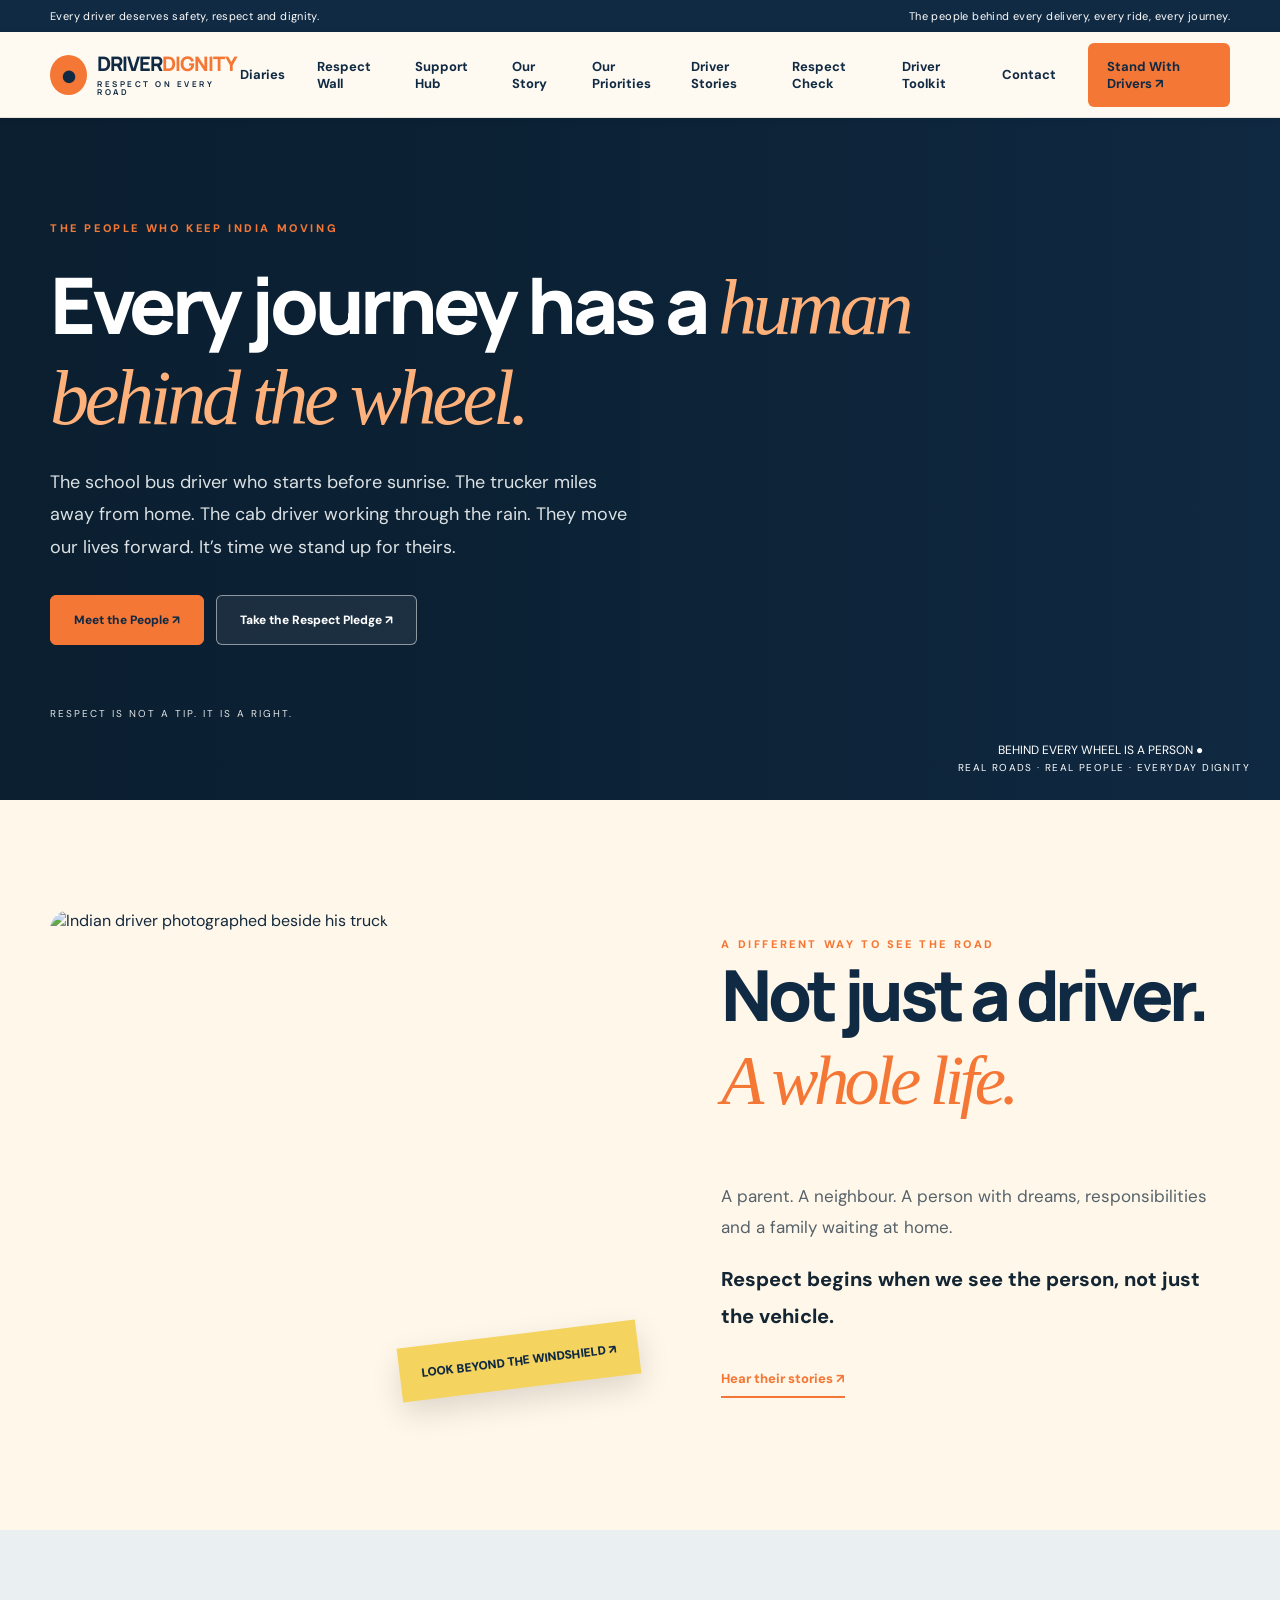
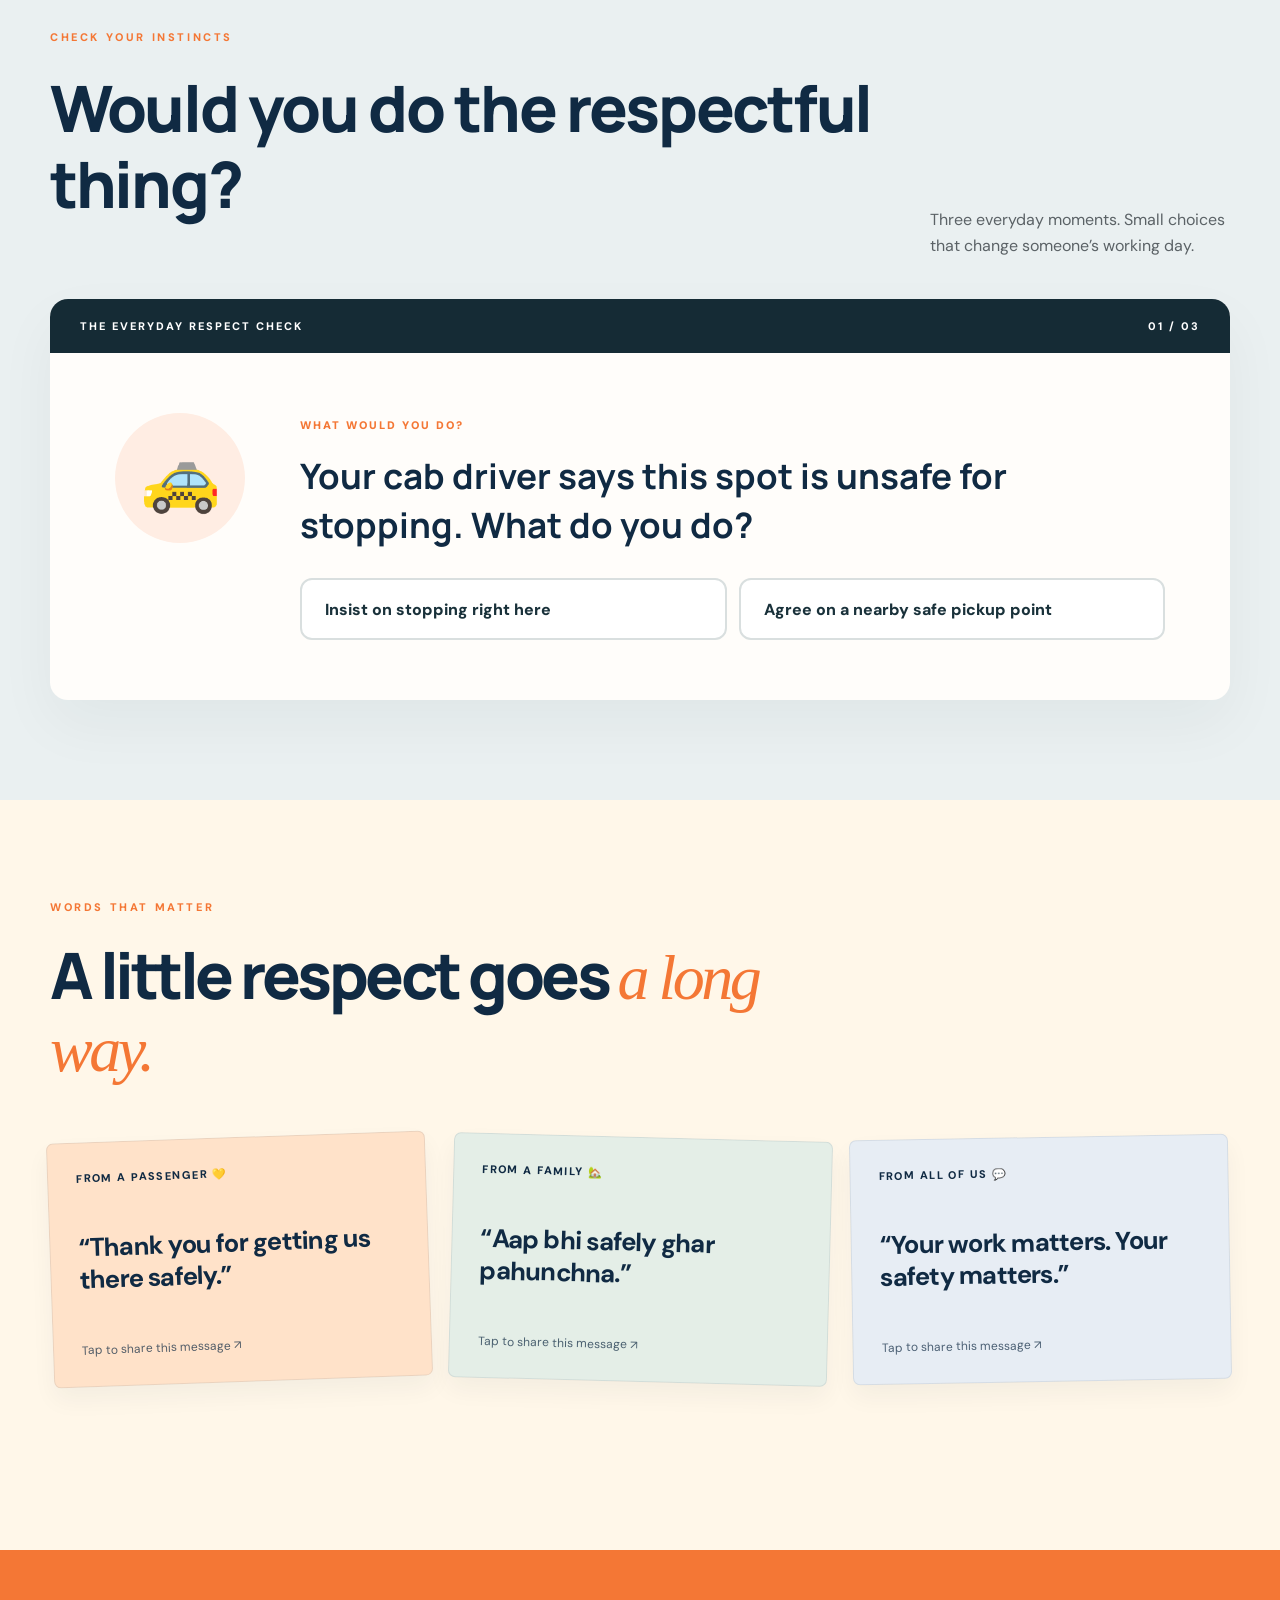
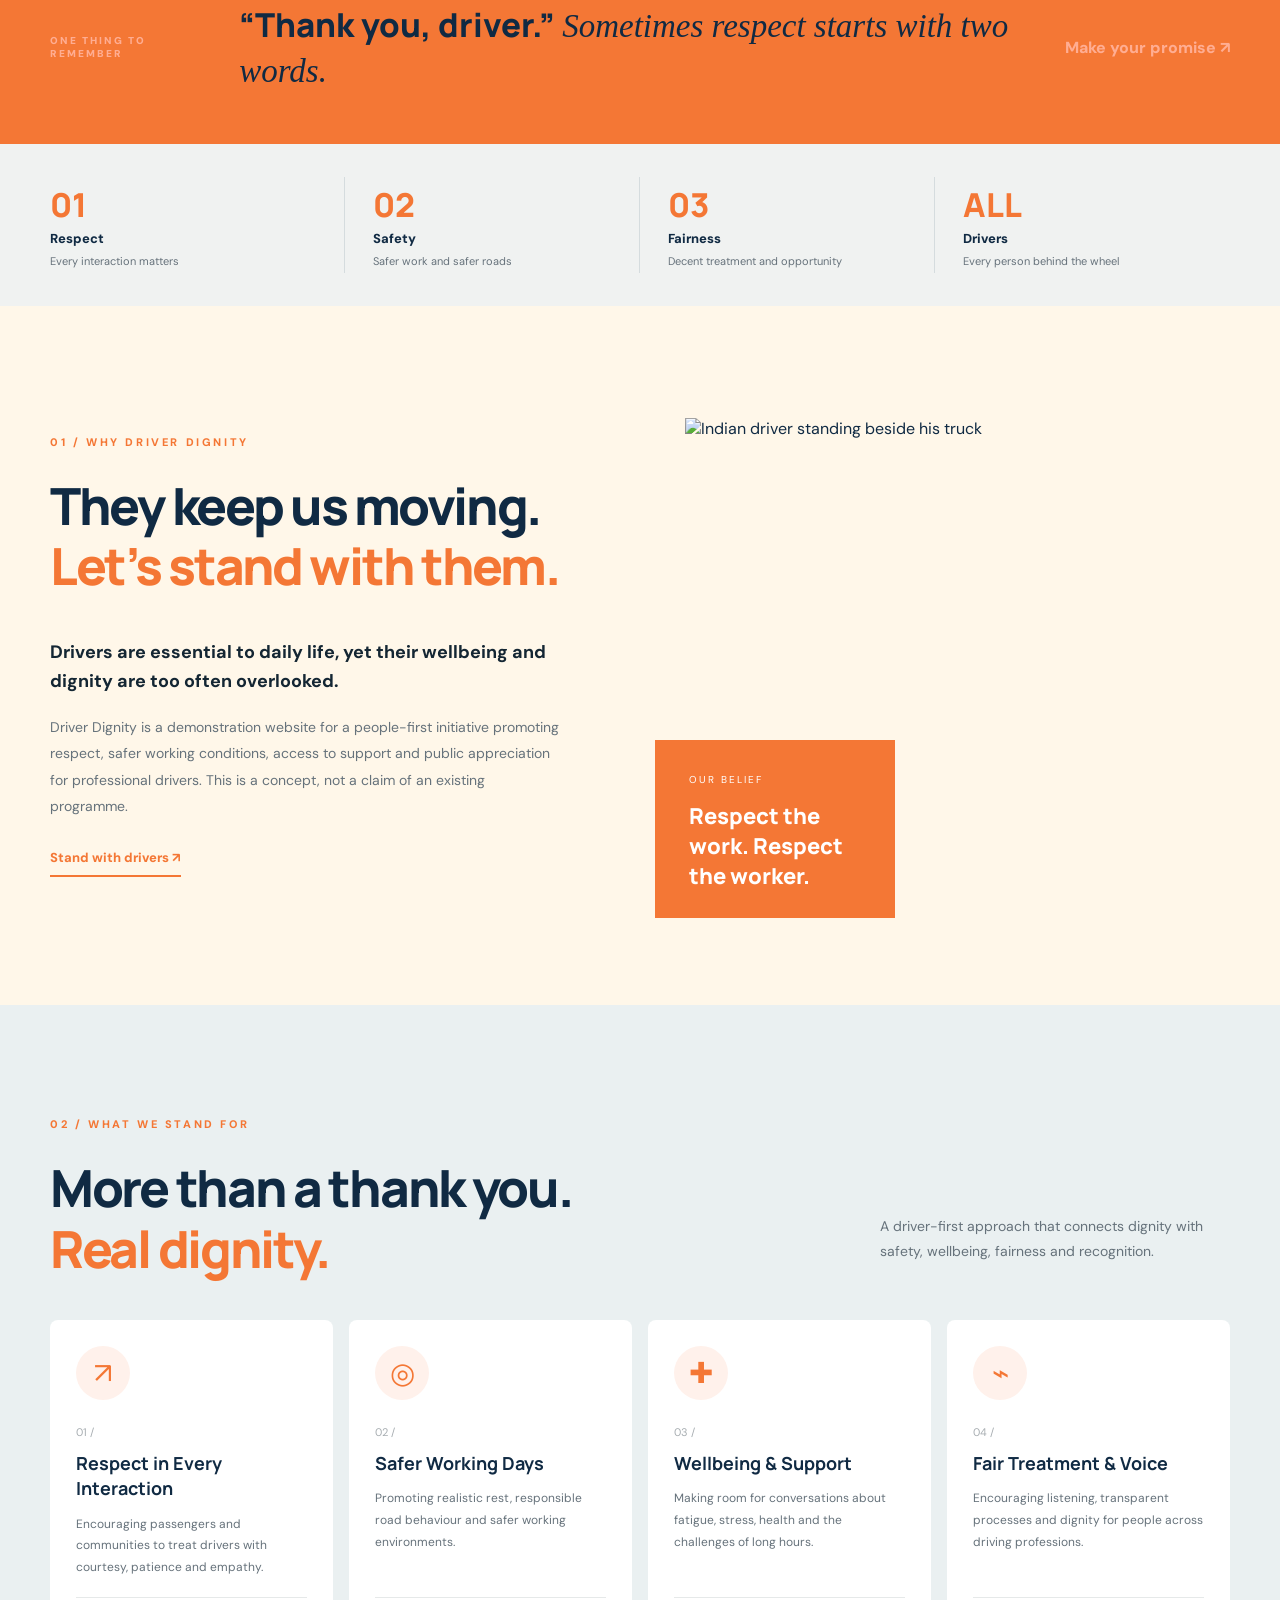
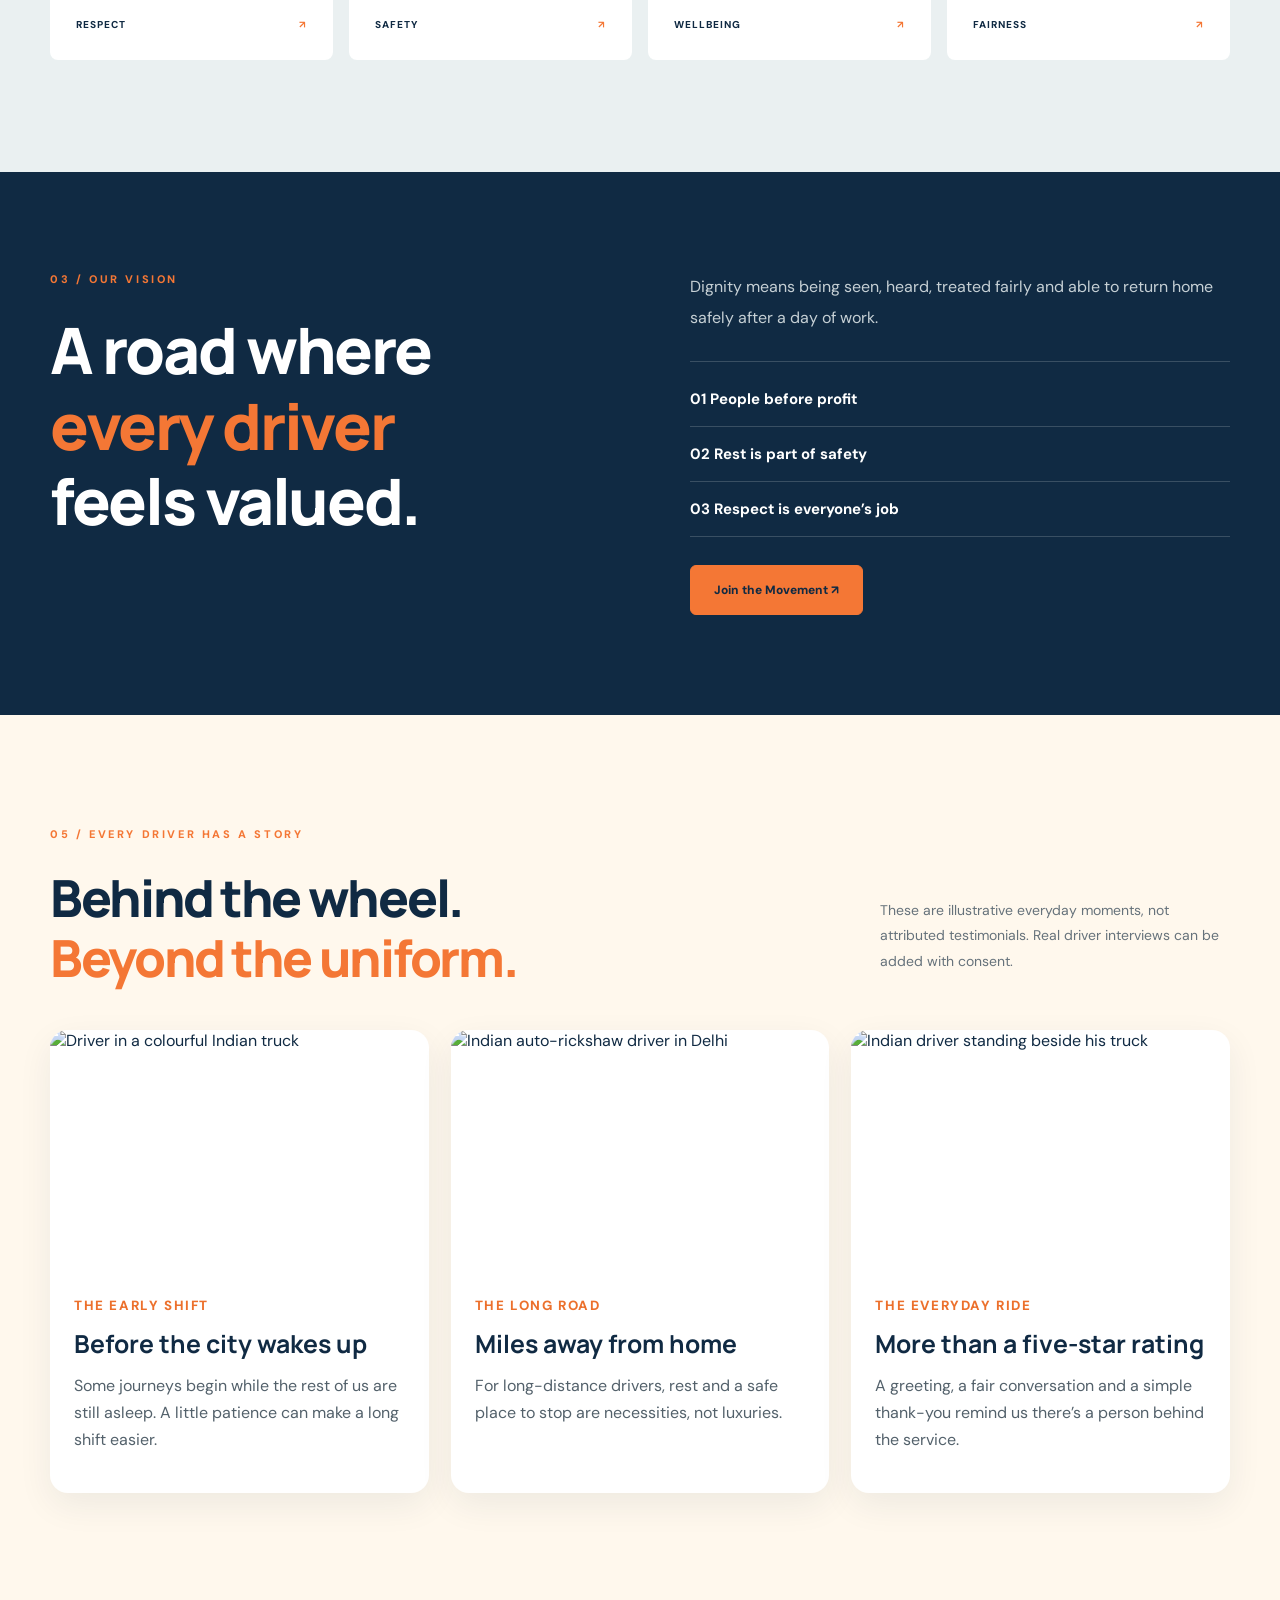
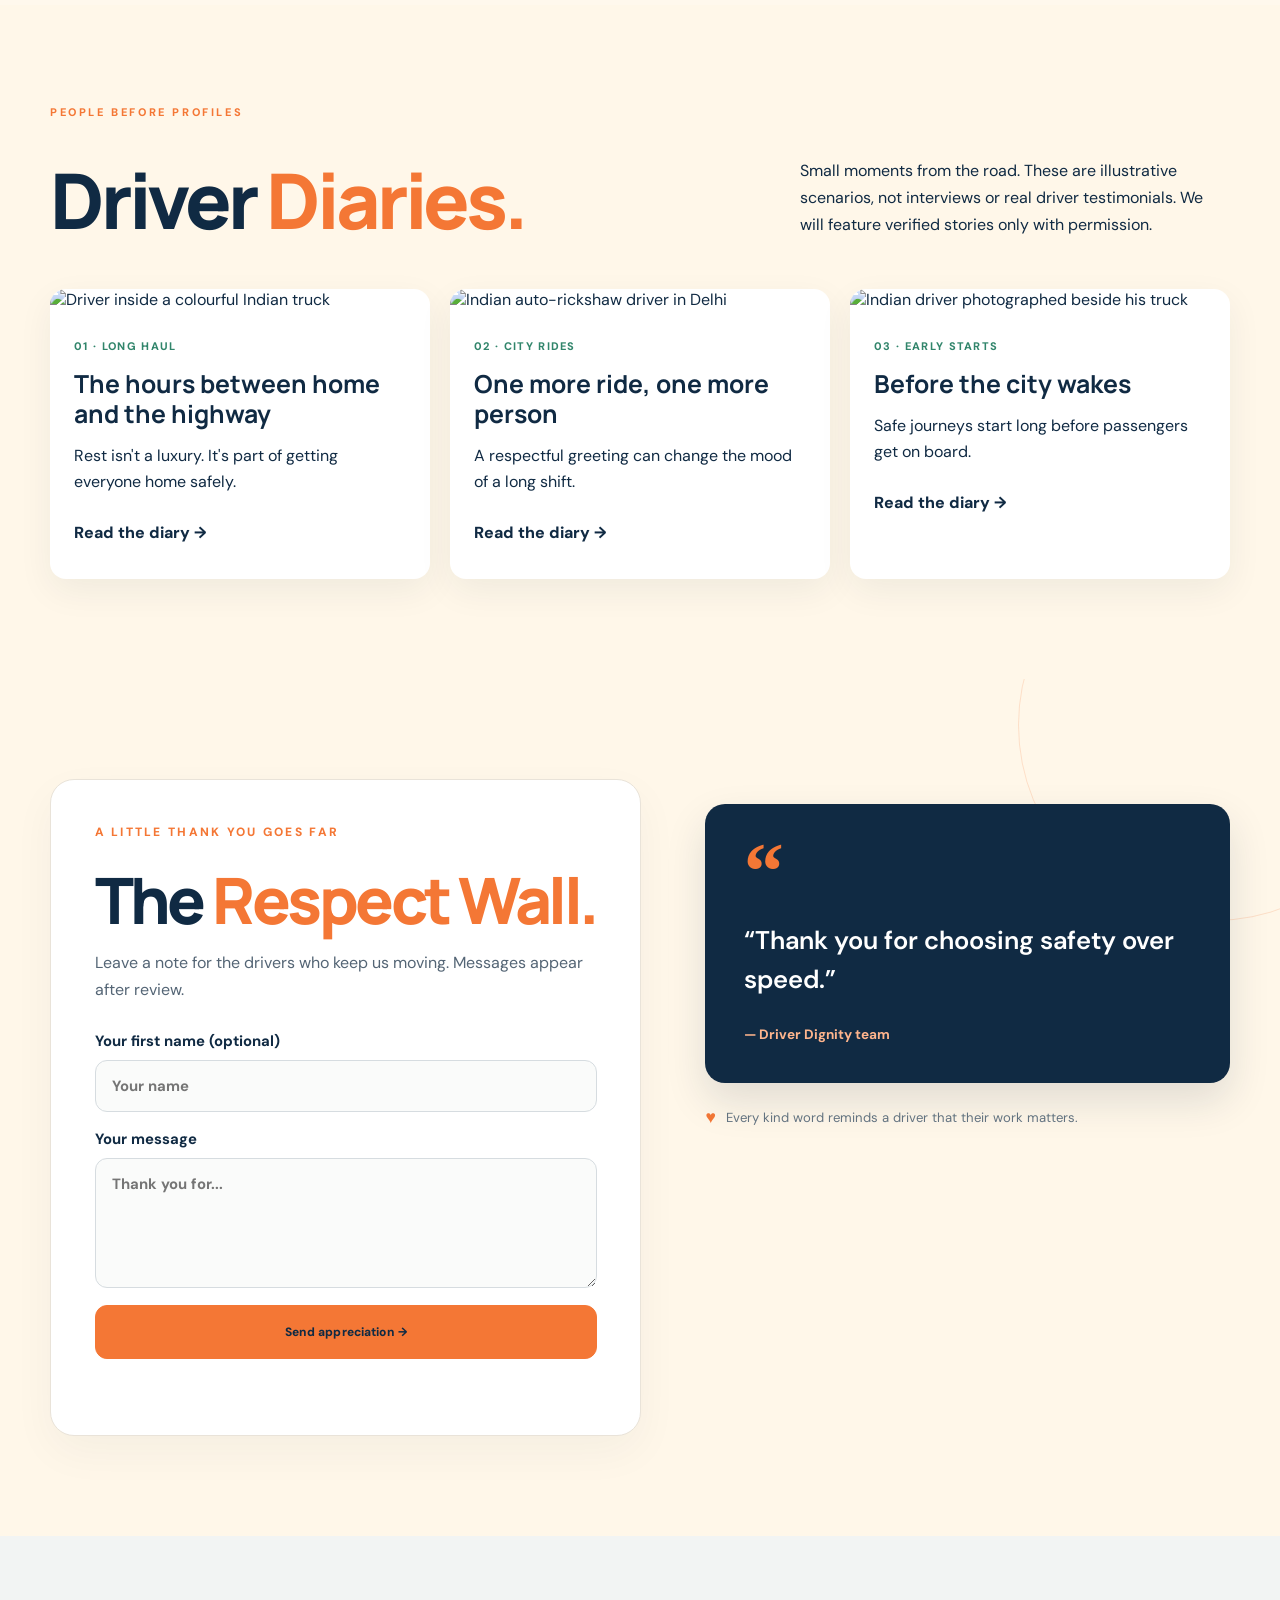
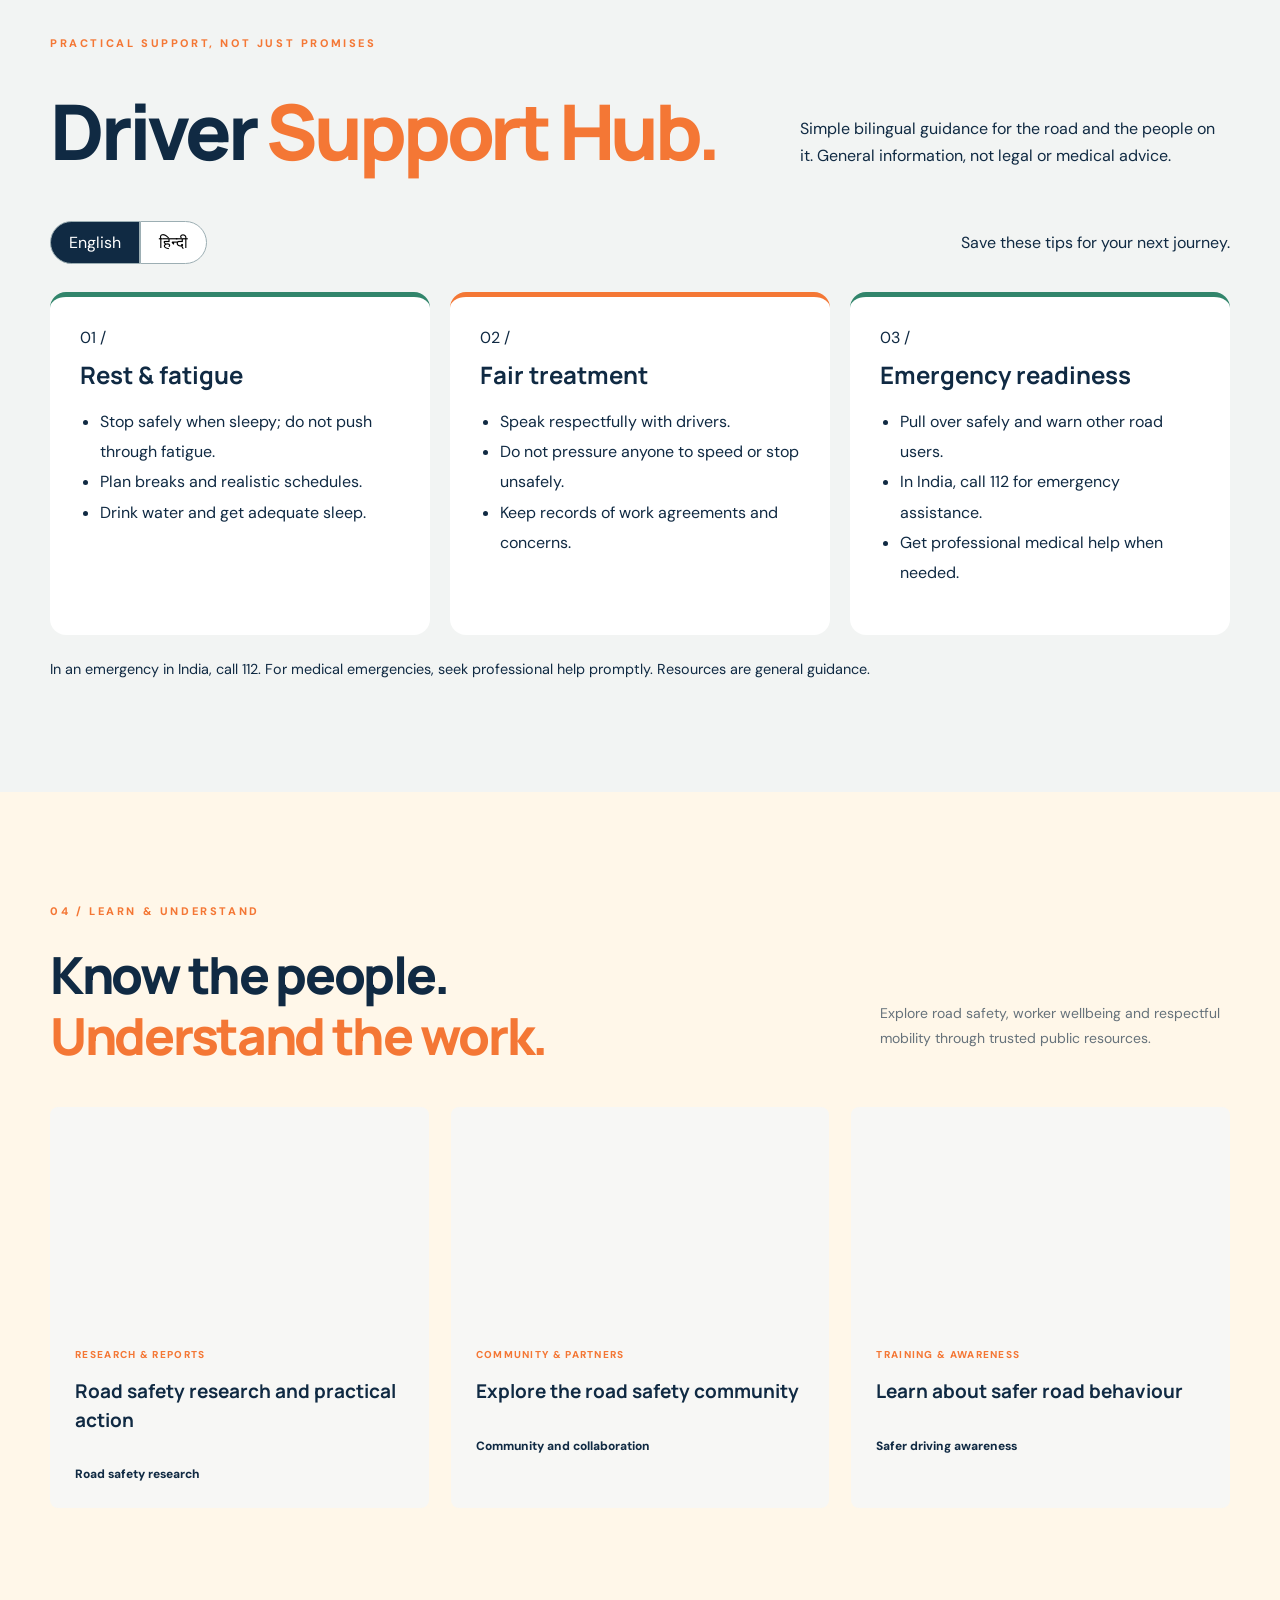
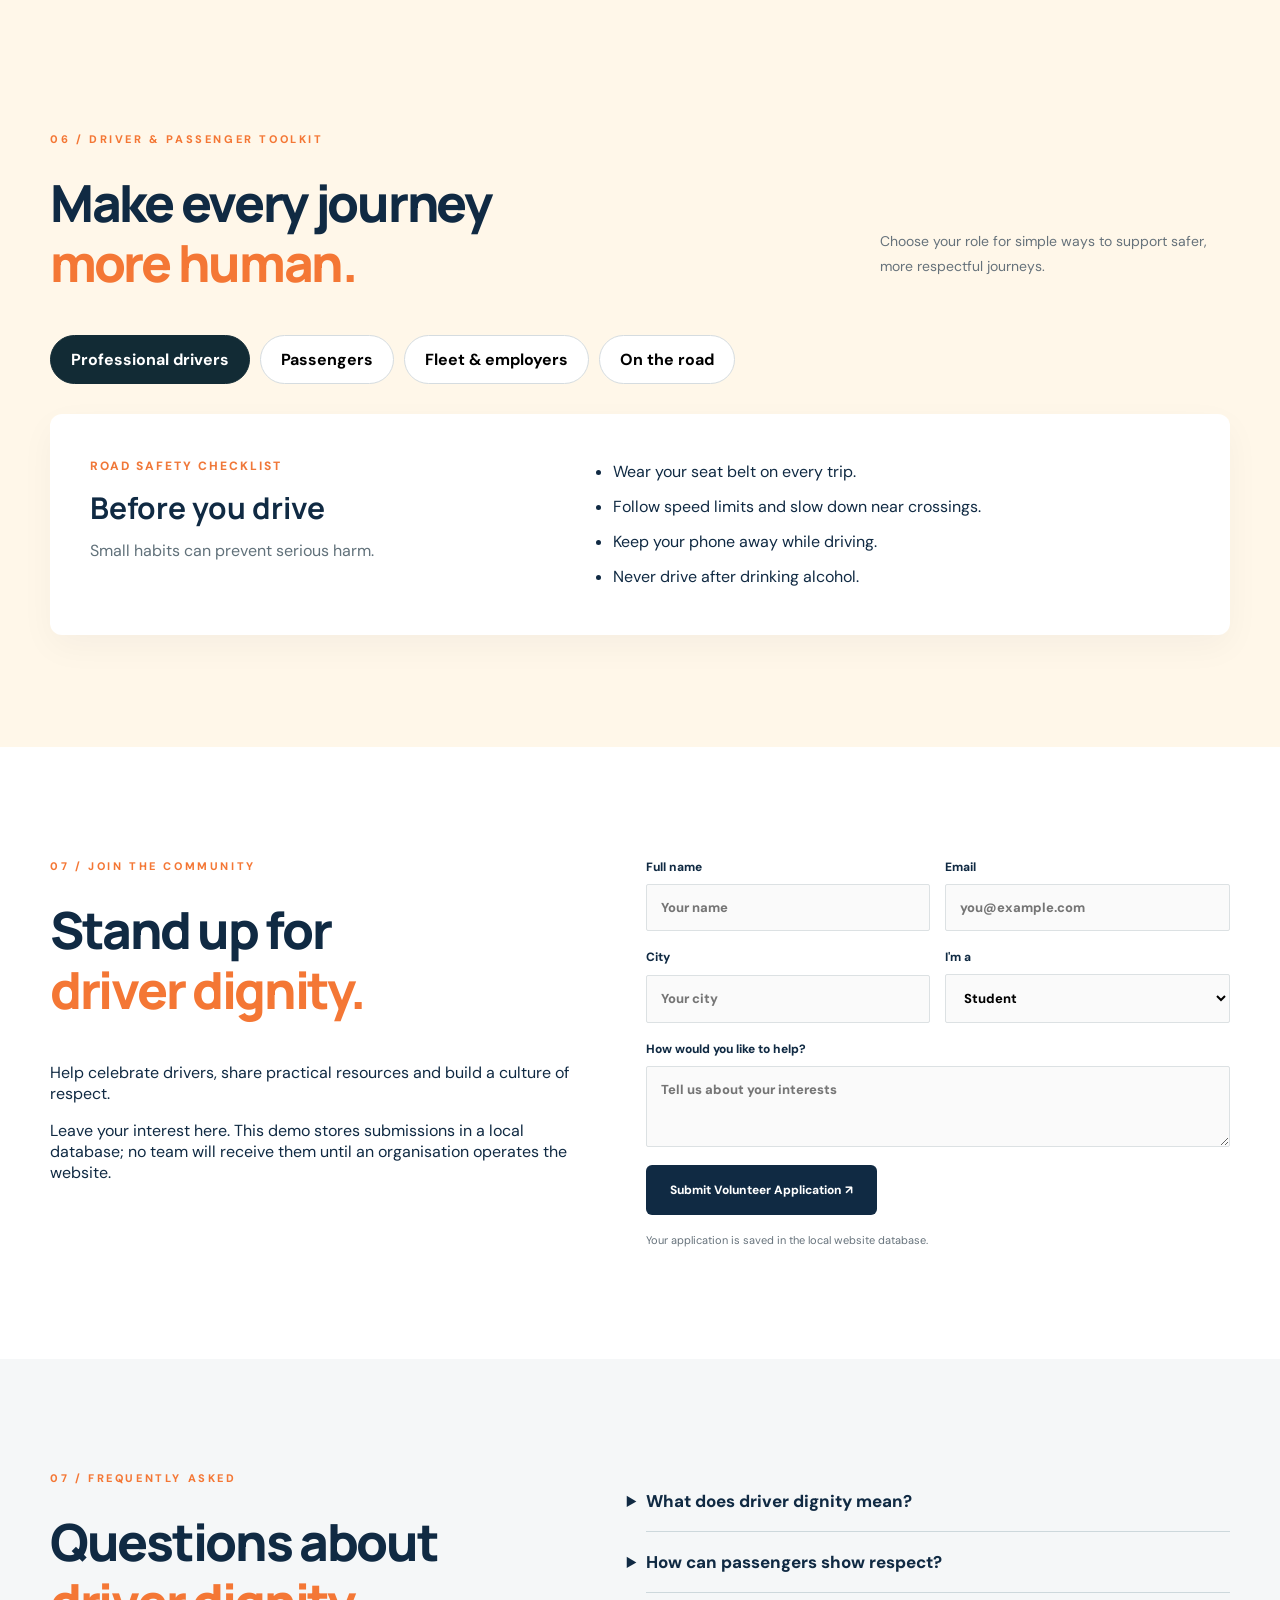
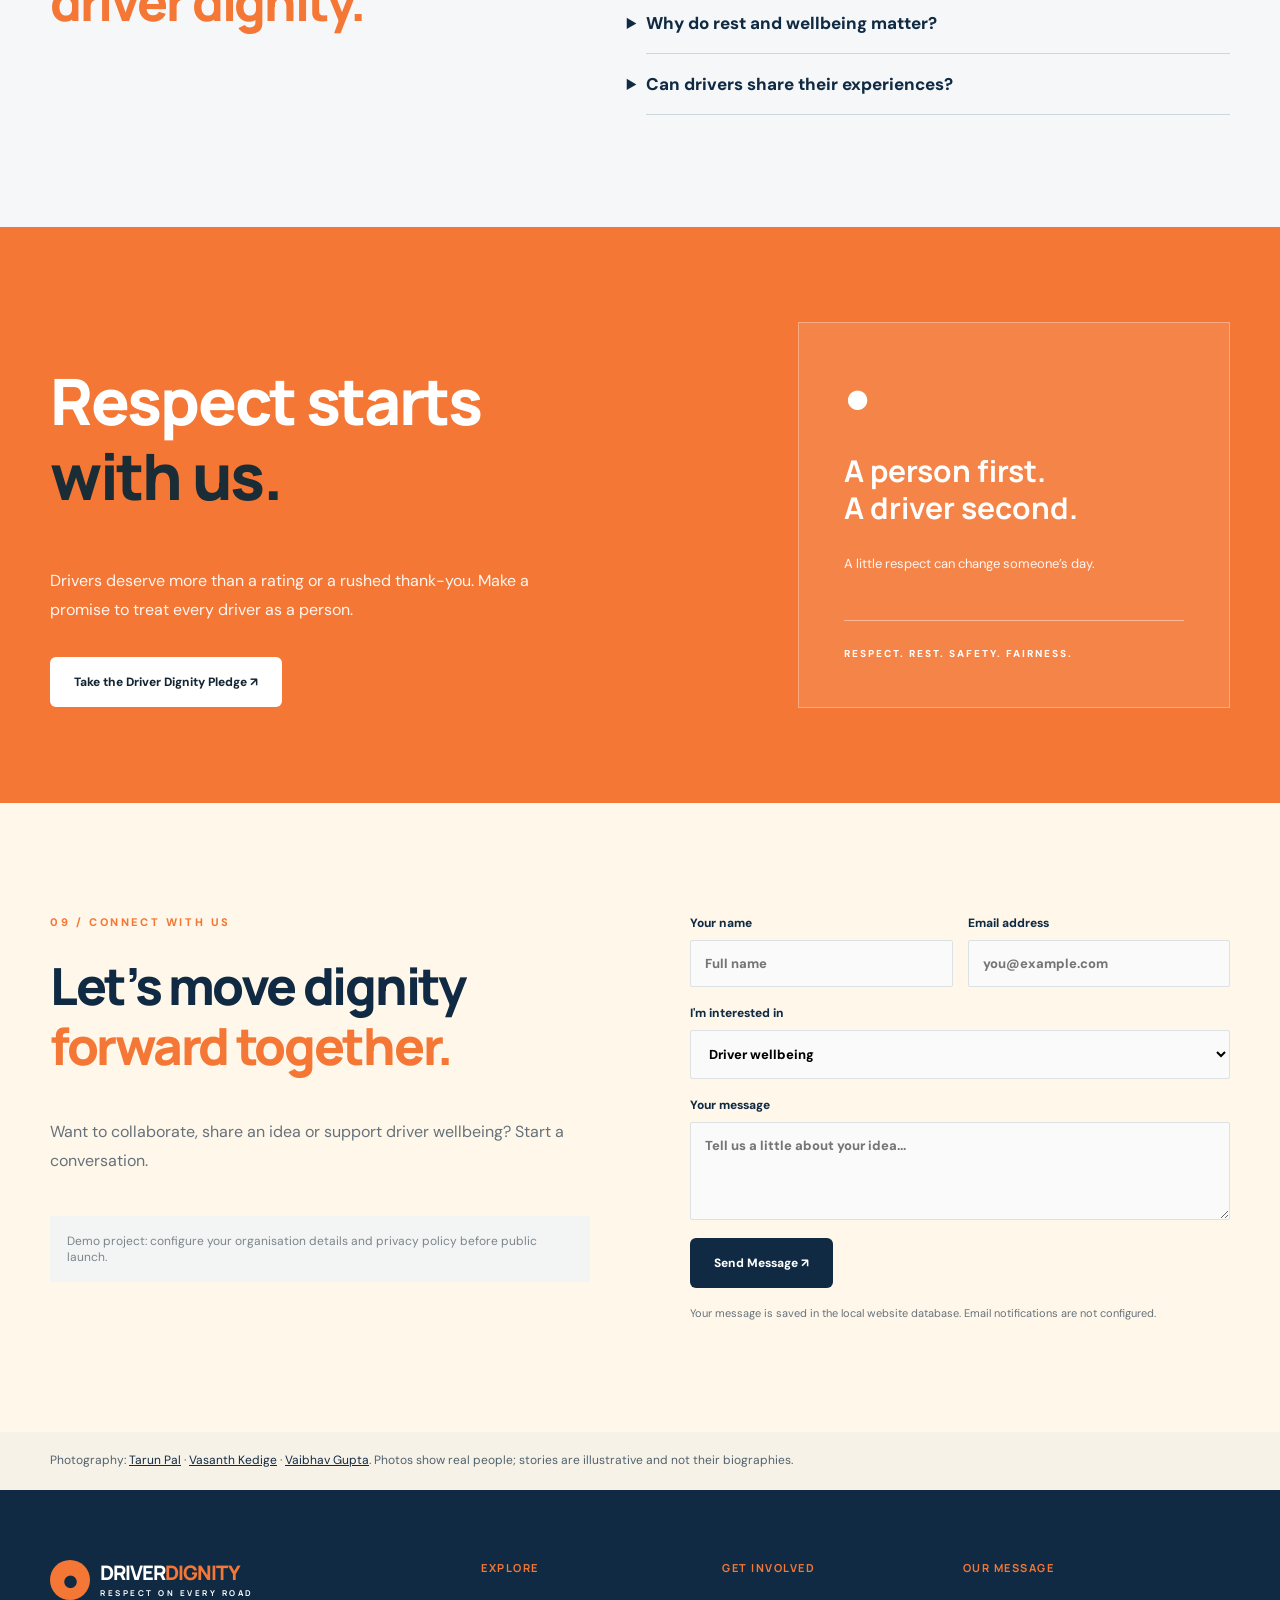
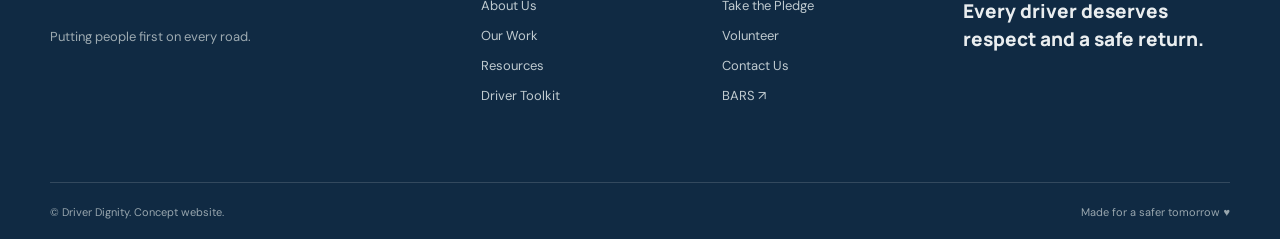
==== commit 77ccd4d9: "Replace resources section with updated content" ====
--- a/index.html
+++ b/index.html
@@ -18,7 +18,7 @@
 <section class="dd-section wall" id="respect-wall"><div class="container wall-layout"><div><div class="eyebrow">A LITTLE THANK YOU GOES FAR</div><h2>The <em>Respect Wall.</em></h2><p>Leave a note for the drivers who keep us moving. Messages appear after review.</p><form id="respectForm" class="respect-form"><label>Your first name (optional)<input name="name" maxlength="60" placeholder="Your name"/></label><label>Your message<textarea name="message" maxlength="500" minlength="5" required placeholder="Thank you for..." rows="4"></textarea></label><button class="btn primary" type="submit">Send appreciation →</button><p id="respectStatus" role="status" aria-live="polite"></p></form></div><div><div class="wall-messages" id="wallMessages" aria-live="polite"><blockquote>“Thank you for choosing safety over speed.”<small>— Driver Dignity team</small></blockquote></div><button class="load-more" id="moreMessages" type="button">Show more messages ↓</button><p class="wall-note">Every kind word reminds a driver that their work matters.</p></div></div></section>
 <section class="dd-section support" id="support-hub"><div class="container"><div class="eyebrow">PRACTICAL SUPPORT, NOT JUST PROMISES</div><div class="dd-heading"><h2>Driver <em>Support Hub.</em></h2><p>Simple bilingual guidance for the road and the people on it. General information, not legal or medical advice.</p></div><div class="hub-toolbar"><div role="group" aria-label="Language"><button type="button" class="lang-btn active" data-lang="en" aria-pressed="true">English</button><button type="button" class="lang-btn" data-lang="hi" aria-pressed="false">हिन्दी</button></div><span>Save these tips for your next journey.</span></div><div class="hub-grid" id="hubGrid"></div><p class="hub-note">In an emergency in India, call 112. For medical emergencies, seek professional help promptly. Resources are general guidance.</p></div></section>
 <dialog id="diaryDialog" class="dd-dialog"><button class="close" type="button" aria-label="Close diary" id="closeDiary">×</button><div class="eyebrow">A MOMENT FROM THE ROAD</div><h2 id="diaryTitle"></h2><p id="diaryText"></p><small>Illustrative composite scenario — not a real driver's testimony.</small></dialog>
-<section class="section resources" id="resources"><div class="container"><div class="sectionhead"><div><div class="eyebrow">04 / LEARN &amp; UNDERSTAND</div><h2>Know the people.<br/><span>Understand the work.</span></h2></div><p>Explore road safety, worker wellbeing and respectful mobility through trusted public resources.</p></div><div class="resourcegrid"><a class="resource" href="https://savelifefoundation.org/resources/" rel="noopener noreferrer" target="_blank"><div class="resourcephoto one"></div><div class="resourcebody"><small>RESEARCH &amp; REPORTS</small><h3>Road safety research and practical action</h3><span>Visit SaveLIFE resources ↗</span></div></a><a class="resource" href="https://bars.org.in/directory" rel="noopener noreferrer" target="_blank"><div class="resourcephoto two"></div><div class="resourcebody"><small>COMMUNITY &amp; PARTNERS</small><h3>Explore the road safety community</h3><span>Explore BARS directory ↗</span></div></a><a class="resource" href="https://savelifefoundation.org/work-with-us/grounded-action-capacity-building/" rel="noopener noreferrer" target="_blank"><div class="resourcephoto three"></div><div class="resourcebody"><small>TRAINING &amp; AWARENESS</small><h3>Learn about safer road behaviour</h3><span>Explore training ↗</span></div></a></div></div></section>
+<section class="section resources" id="resources"><div class="container"><div class="sectionhead"><div><div class="eyebrow">04 / LEARN &amp; UNDERSTAND</div><h2>Know the people.<br/><span>Understand the work.</span></h2></div><p>Explore road safety, worker wellbeing and respectful mobility through trusted public resources.</p></div><div class="resourcegrid"><div class="resource"><div class="resourcephoto one"></div><div class="resourcebody"><small>RESEARCH &amp; REPORTS</small><h3>Road safety research and practical action</h3><span>Road safety research</span></div></div><div class="resource"><div class="resourcephoto two"></div><div class="resourcebody"><small>COMMUNITY &amp; PARTNERS</small><h3>Explore the road safety community</h3><span>Community and collaboration</span></div></div><div class="resource"><div class="resourcephoto three"></div><div class="resourcebody"><small>TRAINING &amp; AWARENESS</small><h3>Learn about safer road behaviour</h3><span>Safer driving awareness</span></div></div></div></div></section>
 <section class="section guides" id="guides"><div class="container"><div class="sectionhead"><div><div class="eyebrow">06 / DRIVER &amp; PASSENGER TOOLKIT</div><h2>Make every journey<br/><span>more human.</span></h2></div><p>Choose your role for simple ways to support safer, more respectful journeys.</p></div><div aria-label="Choose road safety category" class="guide-tabs" role="group"><button aria-pressed="true" class="guide-tab active" data-guide="drivers">Professional drivers</button><button aria-pressed="false" class="guide-tab" data-guide="riders">Passengers</button><button aria-pressed="false" class="guide-tab" data-guide="pedestrians">Fleet &amp; employers</button><button aria-pressed="false" class="guide-tab" data-guide="emergency">On the road</button></div><div aria-live="polite" class="guide-panel" id="guidePanel"><div><span class="guide-kicker">ROAD SAFETY CHECKLIST</span><h3>Before you drive</h3><p>Small habits can prevent serious harm.</p></div><ul><li>Wear your seat belt on every trip.</li><li>Follow speed limits and slow down near crossings.</li><li>Keep your phone away while driving.</li><li>Never drive after drinking alcohol.</li></ul></div></div></section>
 <section class="section volunteer" id="volunteer"><div class="container volunteer-grid"><div><div class="eyebrow">07 / JOIN THE COMMUNITY</div><h2>Stand up for<br/><span>driver dignity.</span></h2><p class="lead">Help celebrate drivers, share practical resources and build a culture of respect.</p><p>Leave your interest here. This demo stores submissions in a local database; no team will receive them until an organisation operates the website.</p></div><form class="contactform" id="volunteerForm"><div class="formrow"><label>Full name<input autocomplete="name" name="name" placeholder="Your name" required=""/></label><label>Email<input autocomplete="email" name="email" placeholder="you@example.com" required="" type="email"/></label></div><div class="formrow"><label>City<input name="city" placeholder="Your city" required=""/></label><label>I'm a<select name="role"><option>Student</option><option>Working professional</option><option>Educator</option><option>Community volunteer</option></select></label></div><label>How would you like to help?<textarea name="message" placeholder="Tell us about your interests" required="" rows="3"></textarea></label><button class="btn dark" type="submit">Submit Volunteer Application ↗</button><small>Your application is saved in the local website database.</small></form></div></section>
 <section class="section faq" id="faq"><div class="container faq-grid"><div><div class="eyebrow">07 / FREQUENTLY ASKED</div><h2>Questions about<br/><span>driver dignity.</span></h2></div><div class="faq-list"><details><summary>What does driver dignity mean?</summary><p>It means recognising drivers as people who deserve safety, fairness, courtesy and a voice in decisions that affect their work.</p></details><details><summary>How can passengers show respect?</summary><p>Be punctual and courteous, respect safe stopping decisions, avoid pressuring drivers to speed and thank them for their work.</p></details><details><summary>Why do rest and wellbeing matter?</summary><p>Fatigue and stress can affect health and road safety. Adequate breaks and reasonable expectations help everyone.</p></details><details><summary>Can drivers share their experiences?</summary><p>This demo does not publish personal stories. A future programme should seek informed consent and protect privacy before sharing experiences.</p></details></div></div></section>
